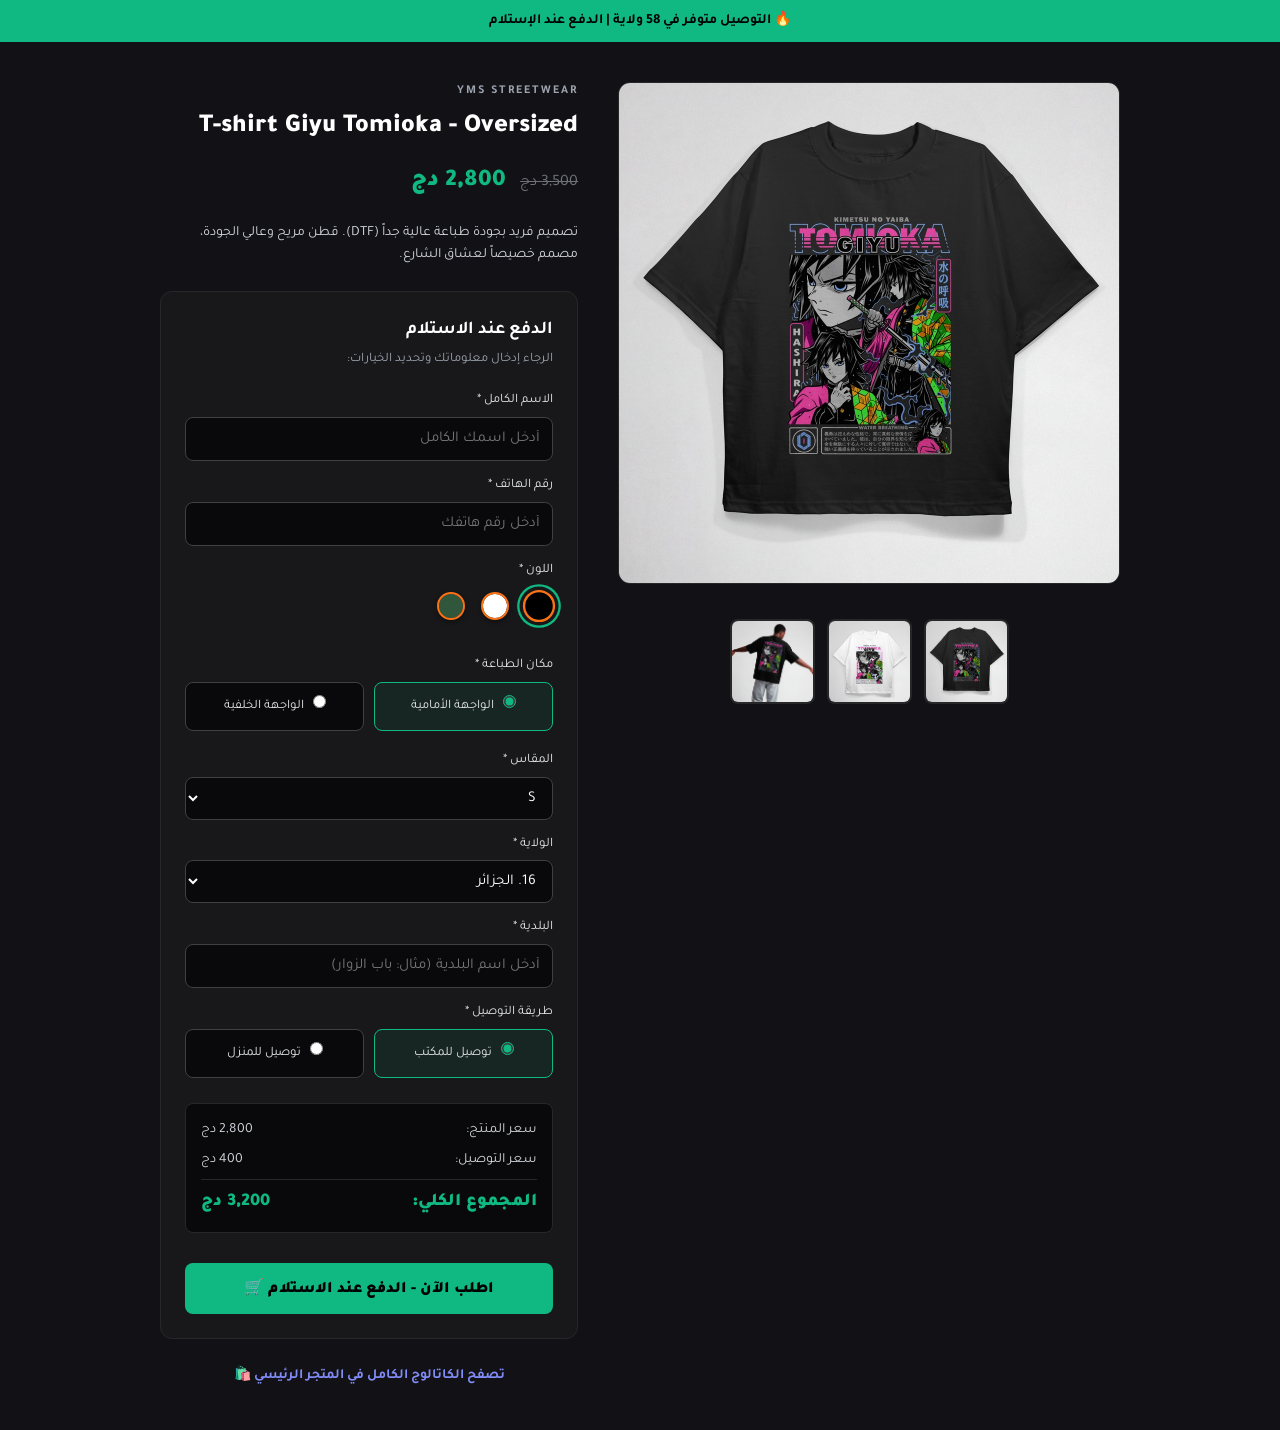
==== index.html @ cd283ba3 "Update Facebook Pixel ID in index.html" ====
<!DOCTYPE html>
<html lang="ar" dir="rtl">
<head>
    <meta charset="UTF-8">
    <meta name="viewport" content="width=device-width, initial-scale=1.0">
    <title>YMS | Tomioka Giyu Edition</title>
    <link rel="stylesheet" href="style.css">
    <link href="https://fonts.googleapis.com/css2?family=Tajawal:wght@400;700;900&display=swap" rel="stylesheet">
    <!-- Meta Pixel Code -->
<script>
  !function(f,b,e,v,n,t,s)
  {if(f.fbq)return;n=f.fbq=function(){n.callMethod?
  n.callMethod.apply(n,arguments):n.queue.push(arguments)};
  if(!f._fbq)f._fbq=n;n.push=true;n.loaded=!0;n.version='2.0';
  n.queue=[];t=b.createElement(e);t.async=!0;
  t.src=v;s=b.getElementsByTagName(e)[0];
  s.parentNode.insertBefore(t,s)}(window, document,'script',
  'https://connect.facebook.net/en_US/fbevents.js');
  fbq('init', '1084032151276760');
  fbq('track', 'PageView');
</script>
<noscript><img height="1" width="1" style="display:none"
  src="https://www.facebook.com/tr?id=1084032151276760&ev=PageView&noscript=1"
/></noscript>
<!-- End Meta Pixel Code -->
</head>
<body>

    <!-- Announcement Bar -->
    <div class="announcement-bar">
        <span>🔥 التوصيل متوفر في 58 ولاية | الدفع عند الإستلام</span>
    </div>

    <!-- Main Wrapper -->
    <div class="page-wrapper">
        
      <!-- Left/Top Column: Product Visuals & Gallery -->
        <div class="product-visuals" style="width: 100%; display: flex; flex-direction: column; align-items: center;">
            <div class="main-image-box" style="width: 100%; max-width: 580px;">
                <img id="active-img" src="product-1.webp" alt="T-shirt Giyu Tomioka" style="width: 100%; height: auto; display: block;">
            </div>
            <!-- Thumbnails Gallery -->
            <div class="thumbnail-gallery">
                <img src="product-1.webp" onclick="changeImage('product-1.webp')" alt="Thumbnail 1">
                <img src="product-2.webp" onclick="changeImage('product-2.webp')" alt="Thumbnail 2">
                <img src="product-3.webp" onclick="changeImage('product-3.webp')" alt="Thumbnail 3">
            </div>
        </div>
        <!-- Right/Bottom Column: Product Info & Direct COD Form -->
        <div class="product-purchase-section">
            <div class="brand-tag">YMS STREETWEAR</div>
            <h1 class="product-title">T-shirt Giyu Tomioka - Oversized</h1>
            
            <div class="price-box">
                <span class="old-price">3,500 دج</span>
                <span class="current-price">2,800 دج</span>
            </div>

            <p class="product-desc">
                تصميم فريد بجودة طباعة عالية جداً (DTF). قطن مريح وعالي الجودة، مصمم خصيصاً لعشاق الشارع.
            </p>

            <!-- Direct COD Form Box -->
            <div class="order-box">
                <h3>الدفع عند الاستلام</h3>
                <p class="form-instruction">الرجاء إدخال معلوماتك وتحديد الخيارات:</p>

                <form action="https://api.web3forms.com/submit" method="POST" class="cod-form">
                    <input type="hidden" name="access_key" value="9a311229-3b87-43b8-b175-f749fe4cc23f">
                    <input type="hidden" name="redirect" value="https://drop.ymsdz.com/thank-you.html">
                    
                    <!-- Hidden inputs to capture live shipping & total prices in email -->
                    <input type="hidden" name="shipping_price" id="hidden-shipping" value="400 دج">
                    <input type="hidden" name="total_price" id="hidden-total" value="3,200 دج">

                    <!-- 1. Name Field (At the Top) -->
                    <div class="input-group">
                        <label>الاسم الكامل *</label>
                        <input type="text" name="name" required placeholder="أدخل اسمك الكامل">
                    </div>

                    <!-- Phone Field (RTL Aligned) -->
                    <div class="input-group">
                        <label>رقم الهاتف *</label>
                        <input type="tel" name="phone" required placeholder="أدخل رقم هاتفك" style="direction: rtl; text-align: right;">
                    </div>

                <!-- Minimalist Pure Circular Color Swatches -->
                    <div class="input-group">
                        <label>اللون *</label>
                        <div class="store-color-picker">
                            <label class="color-swatch-label" title="أسود">
                                <input type="radio" name="color" value="أسود" checked>
                                <span class="swatch-circle" style="background-color: #000000;"></span>
                            </label>
                            <label class="color-swatch-label" title="أبيض">
                                <input type="radio" name="color" value="أبيض">
                                <span class="swatch-circle" style="background-color: #ffffff;"></span>
                            </label>
                            <label class="color-swatch-label" title="أخضر">
                                <input type="radio" name="color" value="أخضر">
                                <span class="swatch-circle" style="background-color: #30563b;"></span>
                            </label>
                        </div>
                    </div>

                    
                    <!-- Print Placement Selection -->
                    <div class="input-group">
                        <label>مكان الطباعة *</label>
                        <div class="options-grid">
                            <label class="radio-card"><input type="radio" name="print_placement" value="الواجهة الأمامية" checked> الواجهة الأمامية</label>
                            <label class="radio-card"><input type="radio" name="print_placement" value="الواجهة الخلفية"> الواجهة الخلفية</label>
                        </div>
                    </div>

                    <!-- Size Selection -->
                    <div class="input-group">
                        <label>المقاس *</label>
                        <select name="size">
                            <option value="S">S</option>
                            <option value="M">M</option>
                            <option value="L">L</option>
                            <option value="XL">XL</option>
                        </select>
                    </div>

                    <!-- Wilaya Selection (01 to 58) -->
                    <div class="input-group">
                        <label>الولاية *</label>
                        <select name="wilaya" id="wilaya-select" onchange="updateShipping()" required>
                            <option value="01. أدرار" data-home="1350" data-desk="900">01. أدرار</option>
                            <option value="02. الشلف" data-home="700" data-desk="400">02. الشلف</option>
                            <option value="03. الأغواط" data-home="850" data-desk="550">03. الأغواط</option>
                            <option value="04. أم البواقي" data-home="700" data-desk="400">04. أم البواقي</option>
                            <option value="05. باتنة" data-home="700" data-desk="400">05. باتنة</option>
                            <option value="06. بجاية" data-home="700" data-desk="400">06. بجاية</option>
                            <option value="07. بسكرة" data-home="850" data-desk="550">07. بسكرة</option>
                            <option value="08. بشار" data-home="1350" data-desk="900">08. بشار</option>
                            <option value="09. البليدة" data-home="600" data-desk="400">09. البليدة</option>
                            <option value="10. البويرة" data-home="700" data-desk="400">10. البويرة</option>
                            <option value="11. تمنراست" data-home="1550" data-desk="1300">11. تمنراست</option>
                            <option value="12. تبسة" data-home="850" data-desk="550">12. تبسة</option>
                            <option value="13. تلمسان" data-home="700" data-desk="400">13. تلمسان</option>
                            <option value="14. تيارت" data-home="700" data-desk="400">14. تيارت</option>
                            <option value="15. تيزي وزو" data-home="700" data-desk="400">15. تيزي وزو</option>
                            <option value="16. الجزائر" data-home="400" data-desk="400" selected>16. الجزائر</option>
                            <option value="17. الجلفة" data-home="850" data-desk="550">17. الجلفة</option>
                            <option value="18. جيجل" data-home="700" data-desk="400">18. جيجل</option>
                            <option value="19. سطيف" data-home="700" data-desk="400">19. سطيف</option>
                            <option value="20. سعيدة" data-home="700" data-desk="400">20. سعيدة</option>
                            <option value="21. سكيكدة" data-home="700" data-desk="400">21. سكيكدة</option>
                            <option value="22. سيدي بلعباس" data-home="700" data-desk="400">22. سيدي بلعباس</option>
                            <option value="23. عنابة" data-home="700" data-desk="400">23. عنابة</option>
                            <option value="24. قالمة" data-home="700" data-desk="400">24. قالمة</option>
                            <option value="25. قسنطينة" data-home="700" data-desk="400">25. قسنطينة</option>
                            <option value="26. المدية" data-home="700" data-desk="400">26. المدية</option>
                            <option value="27. مستغانم" data-home="700" data-desk="400">27. مستغانم</option>
                            <option value="28. المسيلة" data-home="700" data-desk="400">28. المسيلة</option>
                            <option value="29. معسكر" data-home="700" data-desk="400">29. معسكر</option>
                            <option value="30. ورقلة" data-home="850" data-desk="550">30. ورقلة</option>
                            <option value="31. وهران" data-home="700" data-desk="400">31. وهران</option>
                            <option value="32. البيض" data-home="1350" data-desk="900">32. البيض</option>
                            <option value="33. إليزي" data-home="1550" data-desk="1300">33. إليزي</option>
                            <option value="34. برج بوعريريج" data-home="700" data-desk="400">34. برج بوعريريج</option>
                            <option value="35. بومرداس" data-home="600" data-desk="400">35. بومرداس</option>
                            <option value="36. الطارف" data-home="700" data-desk="400">36. الطارف</option>
                            <option value="37. تندوف" data-home="1550" data-desk="1300">37. تندوف</option>
                            <option value="38. تيسمسيلت" data-home="700" data-desk="400">38. تيسمسيلت</option>
                            <option value="39. الوادي" data-home="850" data-desk="550">39. الوادي</option>
                            <option value="40. خنشلة" data-home="700" data-desk="400">40. خنشلة</option>
                            <option value="41. سوق أهراس" data-home="700" data-desk="400">41. سوق أهراس</option>
                            <option value="42. تيبازة" data-home="600" data-desk="400">42. تيبازة</option>
                            <option value="43. ميلة" data-home="700" data-desk="400">43. ميلة</option>
                            <option value="44. عين الدفلى" data-home="700" data-desk="400">44. عين الدفلى</option>
                            <option value="45. النعامة" data-home="1350" data-desk="900">45. النعامة</option>
                            <option value="46. عين تيموشنت" data-home="700" data-desk="400">46. عين تيموشنت</option>
                            <option value="47. غرداية" data-home="850" data-desk="550">47. غرداية</option>
                            <option value="48. غليزان" data-home="700" data-desk="400">48. غليزان</option>
                            <option value="49. أولاد جلال" data-home="900" data-desk="500">49. أولاد جلال</option>
                            <option value="50. برج باجي مختار" data-home="1300" data-desk="850">50. برج باجي مختار</option>
                            <option value="51. عين قزام" data-home="1500" data-desk="1250">51. عين قزام</option>
                            <option value="52. عين صالح" data-home="1500" data-desk="1250">52. عين صالح</option>
                            <option value="53. تيميمون" data-home="1300" data-desk="850">53. تيميمون</option>
                            <option value="54. جانت" data-home="1500" data-desk="1250">54. جانت</option>
                            <option value="55. تقرت" data-home="900" data-desk="500">55. تقرت</option>
                            <option value="56. بني عباس" data-home="1300" data-desk="850">56. بني عباس</option>
                            <option value="57. المغير" data-home="900" data-desk="500">57. المغير</option>
                            <option value="58. المنيعة" data-home="900" data-desk="500">58. المنيعة</option>
                        </select>
                    </div>

                    <!-- Baladia (Municipality) Field -->
                    <div class="input-group">
                        <label>البلدية *</label>
                        <input type="text" name="baladia" required placeholder="أدخل اسم البلدية (مثال: باب الزوار)">
                    </div>
                    
                    <!-- Delivery Type Options -->
                    <div class="input-group">
                        <label>طريقة التوصيل *</label>
                        <div class="options-grid">
                            <label class="radio-card">
                                <input type="radio" name="delivery_type" value="توصيل للمكتب (Stop Desk)" checked onchange="updateShipping()"> 
                                توصيل للمكتب
                            </label>
                            <label class="radio-card">
                                <input type="radio" name="delivery_type" value="توصيل للمنزل (Home)" onchange="updateShipping()"> 
                                توصيل للمنزل
                            </label>
                        </div>
                    </div>

                    <!-- Live Price Breakdown Box -->
                    <div class="price-breakdown">
                        <div class="line-item"><span>سعر المنتج:</span> <span>2,800 دج</span></div>
                        <div class="line-item"><span>سعر التوصيل:</span> <span id="shipping-display">400 دج</span></div>
                        <div class="line-item total-item"><span>المجموع الكلي:</span> <span id="total-display">3,200 دج</span></div>
                    </div>

                    <button type="submit" class="order-btn">اطلب الآن - الدفع عند الاستلام 🛒</button>
                </form>
            </div>

            <!-- Footer link back to main store -->
            <div class="store-redirect">
                <a href="https://www.ymsdz.com" target="_blank">تصفح الكاتالوج الكامل في المتجر الرئيسي 🛍️</a>
            </div>
        </div>

    </div>

    <script>
        function changeImage(filename) {
            document.getElementById('active-img').src = filename;
        }

        function updateShipping() {
            const productPrice = 2800;
            const wilayaSelect = document.getElementById('wilaya-select');
            const selectedOption = wilayaSelect.options[wilayaSelect.selectedIndex];
            
            const deliveryType = document.querySelector('input[name="delivery_type"]:checked').value;
            let shippingPrice = 0;

            if (deliveryType.includes('Home')) {
                shippingPrice = parseInt(selectedOption.getAttribute('data-home'));
            } else {
                shippingPrice = parseInt(selectedOption.getAttribute('data-desk'));
            }

            const totalPrice = productPrice + shippingPrice;

            const formattedShipping = shippingPrice.toLocaleString() + ' دج';
            const formattedTotal = totalPrice.toLocaleString() + ' دج';

            // Update visible price breakdown on the page
            document.getElementById('shipping-display').innerText = formattedShipping;
            document.getElementById('total-display').innerText = formattedTotal;

            // Push prices into hidden form inputs so they arrive in your email
            document.getElementById('hidden-shipping').value = formattedShipping;
            document.getElementById('hidden-total').value = formattedTotal;
        }
    </script>
</body>
</html>
---- style.css ----
* {
    box-sizing: border-box;
    margin: 0;
    padding: 0;
    font-family: 'Tajawal', sans-serif;
}

body {
    background-color: #121216;
    color: #f3f4f6;
    line-height: 1.6;
}

.announcement-bar {
    background: #10b981;
    color: #000;
    text-align: center;
    padding: 10px;
    font-size: 14px;
    font-weight: 700;
}

.page-wrapper {
    max-width: 1000px;
    margin: 40px auto;
    display: flex;
    flex-wrap: wrap;
    gap: 40px;
    padding: 0 20px;
}

.product-visuals {
    flex: 1;
    min-width: 300px;
}

.main-image-box {
    width: 100%;
    border-radius: 12px;
    overflow: hidden;
    background: #18181b;
    border: 1px solid #27272a;
}

.main-image-box img {
    width: 100%;
    height: auto;
    display: block;
}

.thumbnail-gallery {
    display: flex;
    gap: 10px;
    margin-top: 15px;
}

.thumbnail-gallery img {
    width: 80px;
    height: 80px;
    object-fit: cover;
    border-radius: 8px;
    cursor: pointer;
    border: 1px solid #27272a;
    transition: border-color 0.2s;
}

.thumbnail-gallery img:hover {
    border-color: #10b981;
}

.product-purchase-section {
    flex: 1;
    min-width: 300px;
}

.brand-tag {
    font-size: 12px;
    font-weight: 700;
    color: #9ca3af;
    letter-spacing: 2px;
    margin-bottom: 5px;
}

.product-title {
    font-size: 26px;
    font-weight: 900;
    color: #fff;
    margin-bottom: 15px;
}

.price-box {
    margin-bottom: 20px;
}

.old-price {
    text-decoration: line-through;
    color: #71717a;
    font-size: 16px;
    margin-left: 10px;
}

.current-price {
    font-size: 24px;
    font-weight: 900;
    color: #10b981;
}

.product-desc {
    font-size: 14px;
    color: #d1d5db;
    margin-bottom: 25px;
}

.order-box {
    background: #18181b;
    border: 1px solid #27272a;
    padding: 24px;
    border-radius: 12px;
}

.order-box h3 {
    font-size: 18px;
    font-weight: 700;
    margin-bottom: 5px;
    color: #fff;
}

.form-instruction {
    font-size: 13px;
    color: #9ca3af;
    margin-bottom: 20px;
}

.input-group {
    margin-bottom: 15px;
}

.input-group label {
    display: block;
    font-size: 13px;
    margin-bottom: 5px;
    color: #e5e7eb;
}

.options-grid {
    display: flex;
    gap: 10px;
    direction: rtl;
}

.radio-card {
    flex: 1;
    background: #09090b;
    border: 1px solid #3f3f46;
    padding: 12px 10px;
    text-align: center;
    border-radius: 8px;
    font-size: 14px;
    color: #f4f4f5;
    cursor: pointer;
    transition: all 0.2s ease;
}

.radio-card input {
    margin-left: 6px;
    accent-color: #10b981;
}

.radio-card:hover {
    border-color: #71717a;
}

.radio-card:has(input[type="radio"]:checked) {
    border-color: #10b981;
    background: rgba(16, 185, 129, 0.08);
}

.input-group input[type="text"], 
.input-group input[type="tel"], 
.input-group select {
    width: 100%;
    padding: 12px;
    background: #09090b;
    border: 1px solid #3f3f46;
    border-radius: 8px;
    color: #fff;
    font-size: 15px;
}

.input-group input:focus, .input-group select:focus {
    outline: none;
    border-color: #10b981;
}

.price-breakdown {
    background: #09090b;
    border: 1px solid #27272a;
    padding: 15px;
    border-radius: 8px;
    margin-top: 20px;
    margin-bottom: 20px;
}

.line-item {
    display: flex;
    justify-content: space-between;
    margin-bottom: 8px;
    font-size: 14px;
    color: #d1d5db;
}

.line-item:last-child {
    margin-bottom: 0;
}

.total-item {
    font-weight: 900;
    font-size: 18px;
    color: #10b981;
    border-top: 1px solid #27272a;
    padding-top: 8px;
    margin-top: 8px;
}

.order-btn {
    width: 100%;
    background: #10b981;
    color: #000;
    padding: 14px;
    border: none;
    border-radius: 8px;
    font-size: 16px;
    font-weight: 900;
    cursor: pointer;
    transition: background 0.2s;
    margin-top: 10px;
}

.order-btn:hover {
    background: #059669;
    color: #fff;
}

.store-redirect {
    text-align: center;
    margin-top: 25px;
}

.store-redirect a {
    color: #818cf8;
    text-decoration: none;
    font-size: 14px;
    font-weight: 700;
}

.store-redirect a:hover {
    text-decoration: underline;
}

/* Mobile Responsiveness */
@media (max-width: 768px) {
    .page-wrapper {
        flex-direction: column;
        margin: 20px auto;
    }
}

/* Pure Circular Color Swatches - Clean Fix */
.store-color-picker {
    display: flex;
    gap: 16px;
    direction: rtl;
    align-items: center;
    padding: 6px 0;
    background: transparent !important;
    border: none !important;
}

.color-swatch-label {
    display: inline-flex;
    align-items: center;
    cursor: pointer;
    background: transparent !important;
    border: none !important;
    padding: 0 !important;
}

.color-swatch-label input[type="radio"] {
    display: none;
}

.swatch-circle {
    width: 28px;
    height: 28px;
    border-radius: 50%;
    display: inline-block;
    border: 2px solid #f97316; /* Signature Orange Border */
    transition: all 0.2s ease;
    box-shadow: 0 2px 5px rgba(0,0,0,0.4);
    background-clip: padding-box;
}

/* Active Highlight: Tight circular ring */
.color-swatch-label input[type="radio"]:checked + .swatch-circle {
    transform: scale(1.15);
    box-shadow: 0 0 0 3px #18181b, 0 0 0 5px #10b981;
}

/* Clean and Big Main Image Box */
.product-visuals {
    flex: 1.2; /* Give di image column more weight */
    min-width: 320px;
    display: flex;
    flex-direction: column;
    align-items: center;
}

.main-image-box {
    width: 100%;
    max-width: 620px; /* Make am much bigger so e go pop well well */
    margin: 0 auto 20px auto;
    border-radius: 12px;
    overflow: hidden;
    background: #18181b;
    border: 1px solid #27272a;
}

.main-image-box img {
    width: 100%;
    height: auto;
    display: block;
    object-fit: cover;
}

/* Thumbnails Gallery */
.thumbnail-gallery {
    display: flex;
    justify-content: center;
    gap: 12px;
    margin-bottom: 25px;
}

.thumbnail-gallery img {
    width: 85px;
    height: 85px;
    object-fit: cover;
    border-radius: 8px;
    cursor: pointer;
    border: 2px solid #27272a;
    transition: all 0.2s ease;
}

.thumbnail-gallery img:hover {
    border-color: #10b981;
    transform: scale(1.05);
}
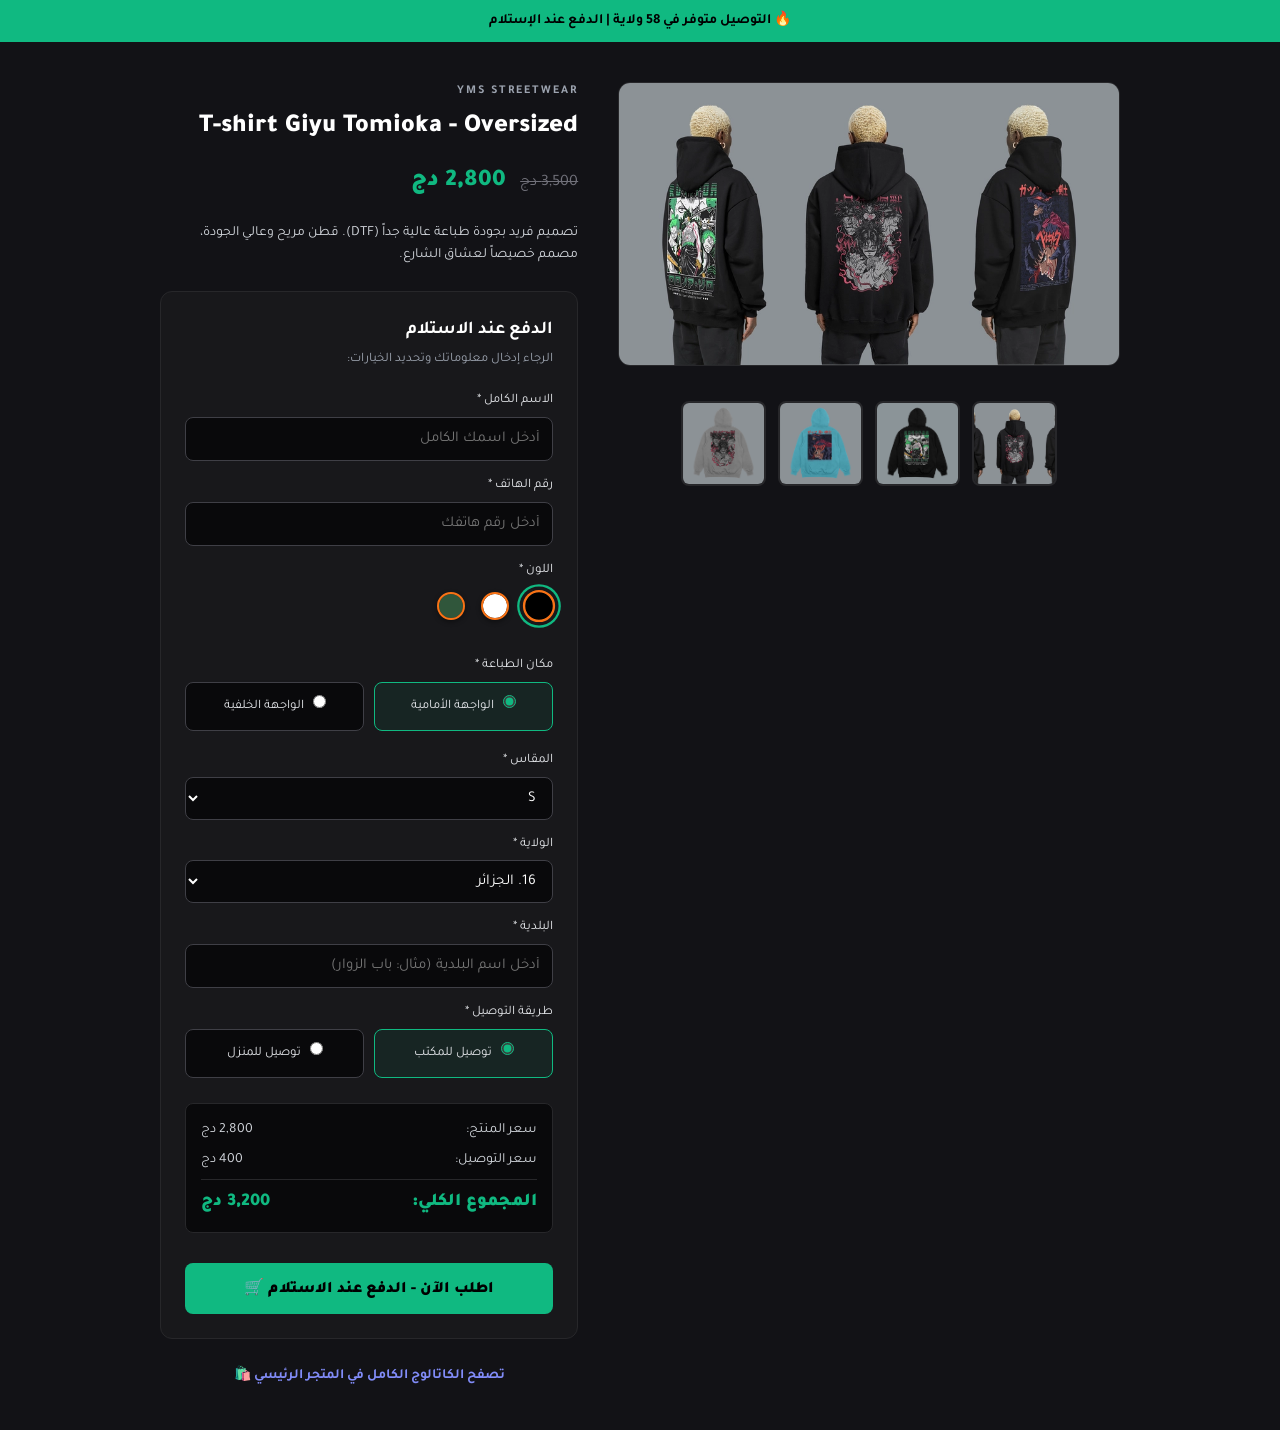
==== commit a8fadd9e: "Update index.html" ====
--- a/index.html
+++ b/index.html
@@ -44,7 +44,9 @@
                 <img src="product-1.webp" onclick="changeImage('product-1.webp')" alt="Thumbnail 1">
                 <img src="product-2.webp" onclick="changeImage('product-2.webp')" alt="Thumbnail 2">
                 <img src="product-3.webp" onclick="changeImage('product-3.webp')" alt="Thumbnail 3">
-            </div>
+                <img src="product-4.webp" onclick="changeImage('product-4.webp')" alt="Thumbnail 4">
+            </div>
+            
         </div>
         <!-- Right/Bottom Column: Product Info & Direct COD Form -->
         <div class="product-purchase-section">
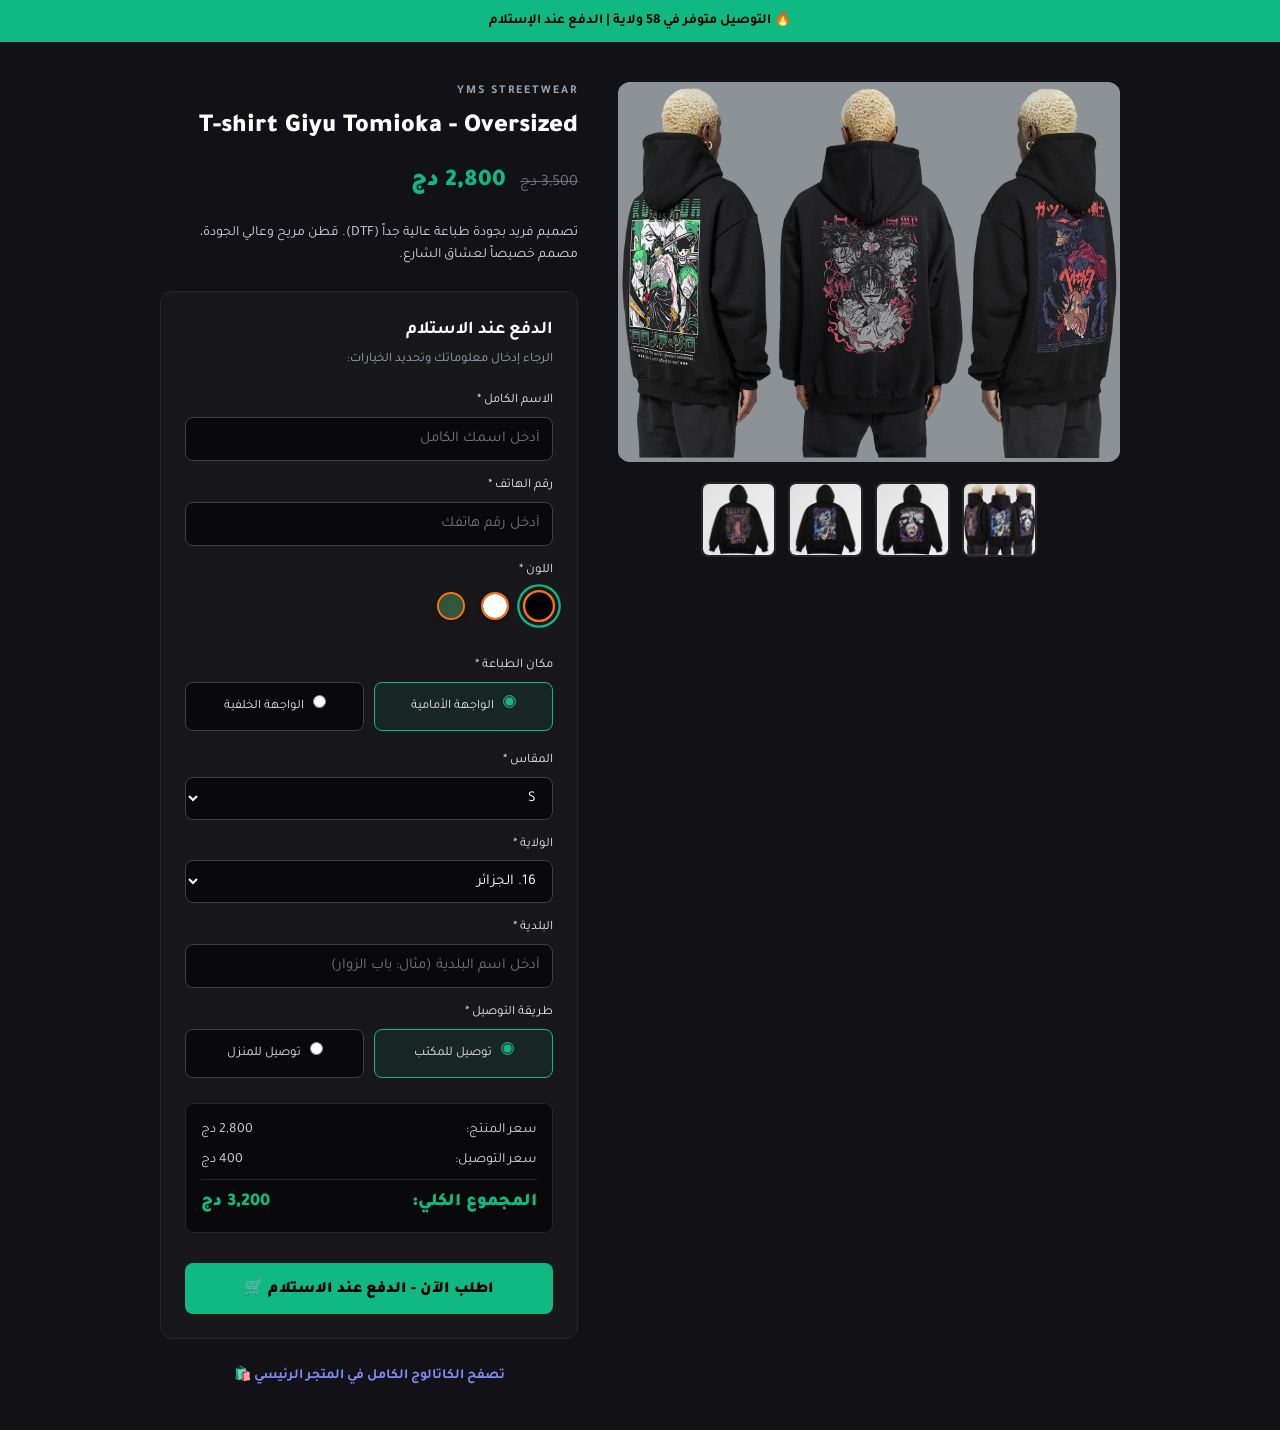
==== commit 51c15ed0: "Update index.html" ====
--- a/index.html
+++ b/index.html
@@ -41,10 +41,10 @@
             </div>
             <!-- Thumbnails Gallery -->
             <div class="thumbnail-gallery">
-                <img src="product-1.webp" onclick="changeImage('product-1.webp')" alt="Thumbnail 1">
-                <img src="product-2.webp" onclick="changeImage('product-2.webp')" alt="Thumbnail 2">
-                <img src="product-3.webp" onclick="changeImage('product-3.webp')" alt="Thumbnail 3">
-                <img src="product-4.webp" onclick="changeImage('product-4.webp')" alt="Thumbnail 4">
+                <img src="1Filename.webp" onclick="changeImage('1Filename.webp')" alt="Thumbnail 1">
+                <img src="2Filename.webp" onclick="changeImage('2Filename.webp')" alt="Thumbnail 2">
+                <img src="3Filename.webp" onclick="changeImage('3Filename.webp')" alt="Thumbnail 3">
+                <img src="4Filename.webp" onclick="changeImage('4Filename.webp')" alt="Thumbnail 4">
             </div>
             
         </div>
--- a/style.css
+++ b/style.css
@@ -30,42 +30,55 @@
 }
 
 .product-visuals {
-    flex: 1;
-    min-width: 300px;
-}
-
+    flex: 1.2;
+    min-width: 320px;
+    display: flex;
+    flex-direction: column;
+    align-items: center;
+}
+
+/* Dynamic container: Adapts height to any active image */
 .main-image-box {
     width: 100%;
+    max-width: 620px;
+    height: 380px;
+    margin: 0 auto 20px auto;
     border-radius: 12px;
     overflow: hidden;
-    background: #18181b;
-    border: 1px solid #27272a;
+    background: #8c9296; /* Matches your exact mockup background grey */
+    border: none; /* Removes the border so it melts seamlessly into the view */
+    display: flex;
+    align-items: center;
+    justify-content: center;
 }
 
 .main-image-box img {
     width: 100%;
-    height: auto;
+    height: 100%;
     display: block;
-}
-
+    object-fit: cover; /* Forces every image to fill the box entirely from edge to edge */
+}
+/* Thumbnails Gallery */
 .thumbnail-gallery {
     display: flex;
-    gap: 10px;
-    margin-top: 15px;
+    justify-content: center;
+    gap: 12px;
+    margin-bottom: 25px;
 }
 
 .thumbnail-gallery img {
-    width: 80px;
-    height: 80px;
+    width: 75px;
+    height: 75px;
     object-fit: cover;
     border-radius: 8px;
     cursor: pointer;
-    border: 1px solid #27272a;
-    transition: border-color 0.2s;
+    border: 2px solid #27272a;
+    transition: all 0.2s ease;
 }
 
 .thumbnail-gallery img:hover {
     border-color: #10b981;
+    transform: scale(1.05);
 }
 
 .product-purchase-section {
@@ -257,15 +270,7 @@
     text-decoration: underline;
 }
 
-/* Mobile Responsiveness */
-@media (max-width: 768px) {
-    .page-wrapper {
-        flex-direction: column;
-        margin: 20px auto;
-    }
-}
-
-/* Pure Circular Color Swatches - Clean Fix */
+/* Pure Circular Color Swatches */
 .store-color-picker {
     display: flex;
     gap: 16px;
@@ -294,63 +299,21 @@
     height: 28px;
     border-radius: 50%;
     display: inline-block;
-    border: 2px solid #f97316; /* Signature Orange Border */
+    border: 2px solid #f97316;
     transition: all 0.2s ease;
     box-shadow: 0 2px 5px rgba(0,0,0,0.4);
     background-clip: padding-box;
 }
 
-/* Active Highlight: Tight circular ring */
 .color-swatch-label input[type="radio"]:checked + .swatch-circle {
     transform: scale(1.15);
     box-shadow: 0 0 0 3px #18181b, 0 0 0 5px #10b981;
 }
 
-/* Clean and Big Main Image Box */
-.product-visuals {
-    flex: 1.2; /* Give di image column more weight */
-    min-width: 320px;
-    display: flex;
-    flex-direction: column;
-    align-items: center;
-}
-
-.main-image-box {
-    width: 100%;
-    max-width: 620px; /* Make am much bigger so e go pop well well */
-    margin: 0 auto 20px auto;
-    border-radius: 12px;
-    overflow: hidden;
-    background: #18181b;
-    border: 1px solid #27272a;
-}
-
-.main-image-box img {
-    width: 100%;
-    height: auto;
-    display: block;
-    object-fit: cover;
-}
-
-/* Thumbnails Gallery */
-.thumbnail-gallery {
-    display: flex;
-    justify-content: center;
-    gap: 12px;
-    margin-bottom: 25px;
-}
-
-.thumbnail-gallery img {
-    width: 85px;
-    height: 85px;
-    object-fit: cover;
-    border-radius: 8px;
-    cursor: pointer;
-    border: 2px solid #27272a;
-    transition: all 0.2s ease;
-}
-
-.thumbnail-gallery img:hover {
-    border-color: #10b981;
-    transform: scale(1.05);
-}
+/* Mobile Responsiveness */
+@media (max-width: 768px) {
+    .page-wrapper {
+        flex-direction: column;
+        margin: 20px auto;
+    }
+}
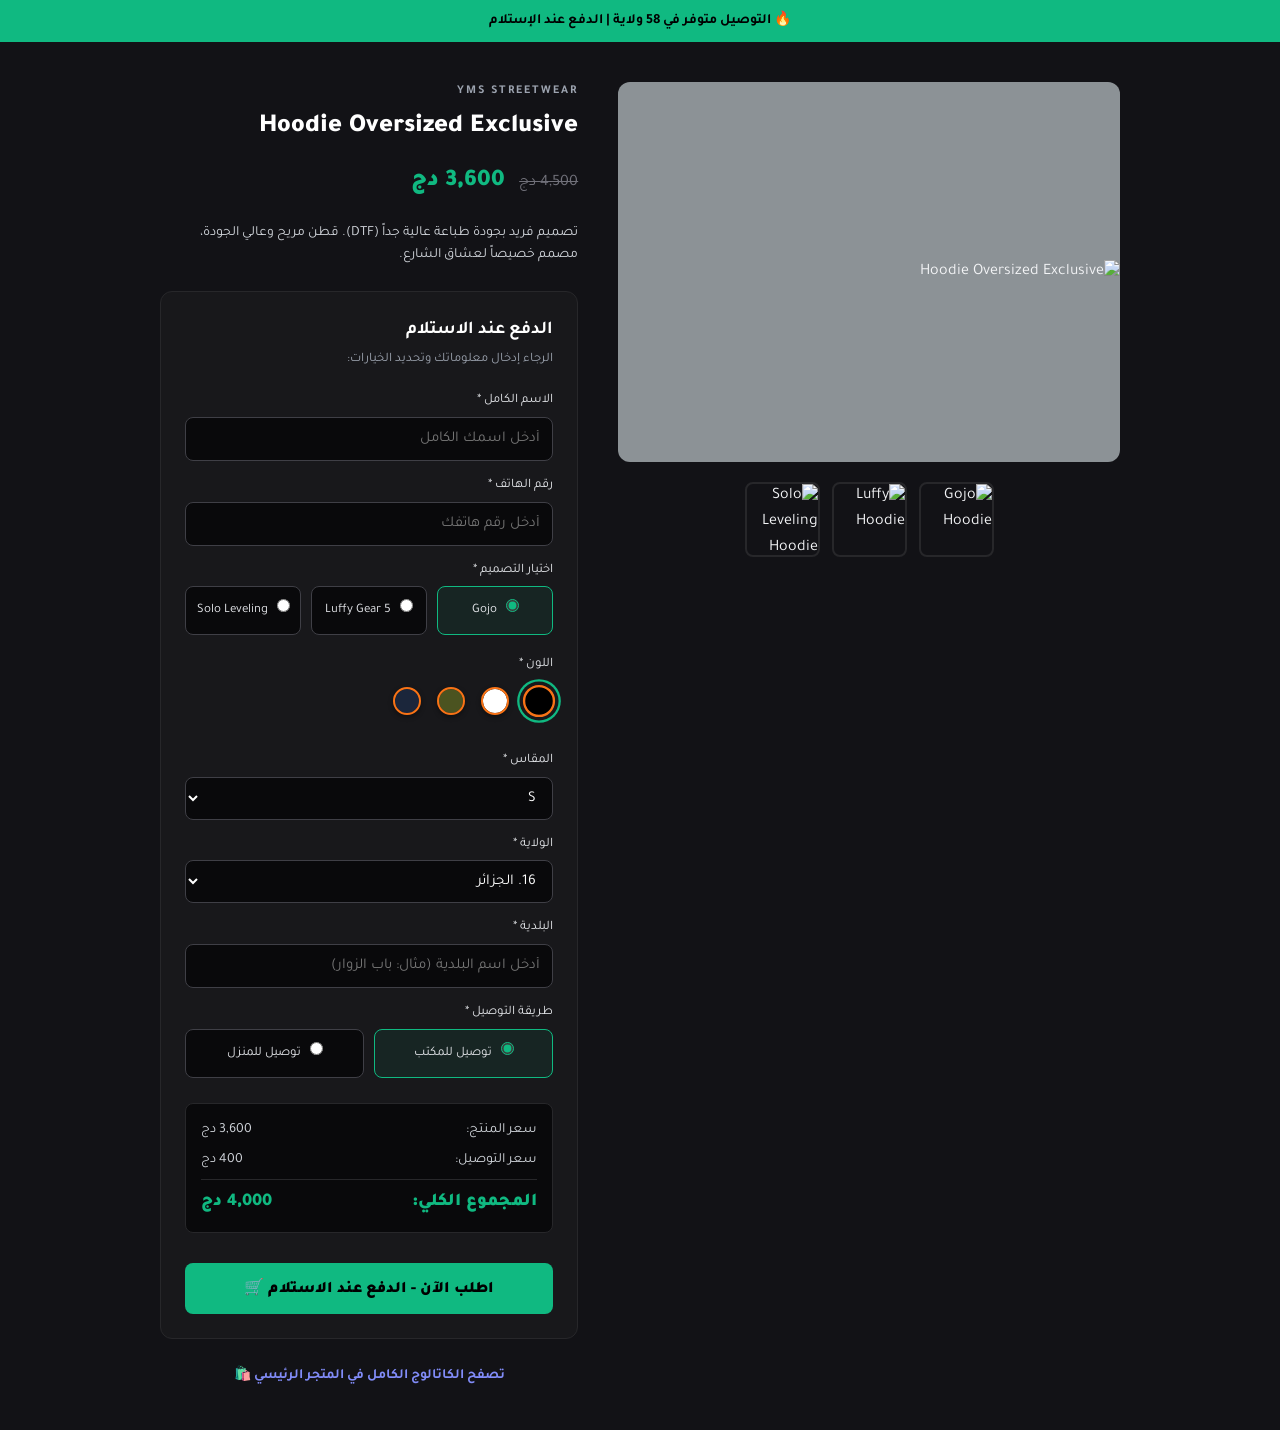
==== commit 3fc0d107: "Update product title and pricing details in HTML" ====
--- a/index.html
+++ b/index.html
@@ -3,7 +3,7 @@
 <head>
     <meta charset="UTF-8">
     <meta name="viewport" content="width=device-width, initial-scale=1.0">
-    <title>YMS | Tomioka Giyu Edition</title>
+    <title>YMS | Oversized Hoodies Exclusive Edition</title>
     <link rel="stylesheet" href="style.css">
     <link href="https://fonts.googleapis.com/css2?family=Tajawal:wght@400;700;900&display=swap" rel="stylesheet">
     <!-- Meta Pixel Code -->
@@ -37,25 +37,24 @@
       <!-- Left/Top Column: Product Visuals & Gallery -->
         <div class="product-visuals" style="width: 100%; display: flex; flex-direction: column; align-items: center;">
             <div class="main-image-box" style="width: 100%; max-width: 580px;">
-                <img id="active-img" src="product-1.webp" alt="T-shirt Giyu Tomioka" style="width: 100%; height: auto; display: block;">
+                <img id="active-img" src="2Filename.jpg" alt="Hoodie Oversized Exclusive" style="width: 100%; height: auto; display: block; object-fit: cover;">
             </div>
             <!-- Thumbnails Gallery -->
             <div class="thumbnail-gallery">
-                <img src="1Filename.webp" onclick="changeImage('1Filename.webp')" alt="Thumbnail 1">
-                <img src="2Filename.webp" onclick="changeImage('2Filename.webp')" alt="Thumbnail 2">
-                <img src="3Filename.webp" onclick="changeImage('3Filename.webp')" alt="Thumbnail 3">
-                <img src="4Filename.webp" onclick="changeImage('4Filename.webp')" alt="Thumbnail 4">
-            </div>
-            
+                <img src="2Filename.jpg" onclick="selectDesignAndImage('2Filename.jpg', 'gojo-radio')" alt="Gojo Hoodie">
+                <img src="3Filename.jpg" onclick="selectDesignAndImage('3Filename.jpg', 'luffy-radio')" alt="Luffy Hoodie">
+                <img src="4Filename.jpg" onclick="selectDesignAndImage('4Filename.jpg', 'solo-radio')" alt="Solo Leveling Hoodie">
+            </div>
         </div>
+
         <!-- Right/Bottom Column: Product Info & Direct COD Form -->
         <div class="product-purchase-section">
             <div class="brand-tag">YMS STREETWEAR</div>
-            <h1 class="product-title">T-shirt Giyu Tomioka - Oversized</h1>
+            <h1 class="product-title">Hoodie Oversized Exclusive</h1>
             
             <div class="price-box">
-                <span class="old-price">3,500 دج</span>
-                <span class="current-price">2,800 دج</span>
+                <span class="old-price">4,500 دج</span>
+                <span class="current-price">3,600 دج</span>
             </div>
 
             <p class="product-desc">
@@ -73,21 +72,40 @@
                     
                     <!-- Hidden inputs to capture live shipping & total prices in email -->
                     <input type="hidden" name="shipping_price" id="hidden-shipping" value="400 دج">
-                    <input type="hidden" name="total_price" id="hidden-total" value="3,200 دج">
-
-                    <!-- 1. Name Field (At the Top) -->
+                    <input type="hidden" name="total_price" id="hidden-total" value="4,000 دج">
+
+                    <!-- 1. Name Field -->
                     <div class="input-group">
                         <label>الاسم الكامل *</label>
                         <input type="text" name="name" required placeholder="أدخل اسمك الكامل">
                     </div>
 
-                    <!-- Phone Field (RTL Aligned) -->
+                    <!-- Phone Field -->
                     <div class="input-group">
                         <label>رقم الهاتف *</label>
                         <input type="tel" name="phone" required placeholder="أدخل رقم هاتفك" style="direction: rtl; text-align: right;">
                     </div>
 
-                <!-- Minimalist Pure Circular Color Swatches -->
+                    <!-- Design Selection Radio Cards -->
+                    <div class="input-group">
+                        <label>اختيار التصميم *</label>
+                        <div class="options-grid design-selector">
+                            <label class="radio-card">
+                                <input type="radio" id="gojo-radio" name="design" value="Gojo Hoodie" checked onchange="changeImage('2Filename.jpg')"> 
+                                Gojo
+                            </label>
+                            <label class="radio-card">
+                                <input type="radio" id="luffy-radio" name="design" value="Luffy Gear 5 Hoodie" onchange="changeImage('3Filename.jpg')"> 
+                                Luffy Gear 5
+                            </label>
+                            <label class="radio-card">
+                                <input type="radio" id="solo-radio" name="design" value="Solo Leveling Hoodie" onchange="changeImage('4Filename.jpg')"> 
+                                Solo Leveling
+                            </label>
+                        </div>
+                    </div>
+
+                    <!-- Minimalist Pure Circular Color Swatches -->
                     <div class="input-group">
                         <label>اللون *</label>
                         <div class="store-color-picker">
@@ -99,20 +117,14 @@
                                 <input type="radio" name="color" value="أبيض">
                                 <span class="swatch-circle" style="background-color: #ffffff;"></span>
                             </label>
-                            <label class="color-swatch-label" title="أخضر">
-                                <input type="radio" name="color" value="أخضر">
-                                <span class="swatch-circle" style="background-color: #30563b;"></span>
-                            </label>
-                        </div>
-                    </div>
-
-                    
-                    <!-- Print Placement Selection -->
-                    <div class="input-group">
-                        <label>مكان الطباعة *</label>
-                        <div class="options-grid">
-                            <label class="radio-card"><input type="radio" name="print_placement" value="الواجهة الأمامية" checked> الواجهة الأمامية</label>
-                            <label class="radio-card"><input type="radio" name="print_placement" value="الواجهة الخلفية"> الواجهة الخلفية</label>
+                            <label class="color-swatch-label" title="أخضر زيتوني">
+                                <input type="radio" name="color" value="أخضر زيتوني">
+                                <span class="swatch-circle" style="background-color: #4b5320;"></span>
+                            </label>
+                            <label class="color-swatch-label" title="أزرق داكن">
+                                <input type="radio" name="color" value="أزرق داكن">
+                                <span class="swatch-circle" style="background-color: #1b263b;"></span>
+                            </label>
                         </div>
                     </div>
 
@@ -124,6 +136,7 @@
                             <option value="M">M</option>
                             <option value="L">L</option>
                             <option value="XL">XL</option>
+                            <option value="XXL">XXL</option>
                         </select>
                     </div>
 
@@ -192,7 +205,7 @@
                         </select>
                     </div>
 
-                    <!-- Baladia (Municipality) Field -->
+                    <!-- Baladia Field -->
                     <div class="input-group">
                         <label>البلدية *</label>
                         <input type="text" name="baladia" required placeholder="أدخل اسم البلدية (مثال: باب الزوار)">
@@ -215,9 +228,9 @@
 
                     <!-- Live Price Breakdown Box -->
                     <div class="price-breakdown">
-                        <div class="line-item"><span>سعر المنتج:</span> <span>2,800 دج</span></div>
+                        <div class="line-item"><span>سعر المنتج:</span> <span>3,600 دج</span></div>
                         <div class="line-item"><span>سعر التوصيل:</span> <span id="shipping-display">400 دج</span></div>
-                        <div class="line-item total-item"><span>المجموع الكلي:</span> <span id="total-display">3,200 دج</span></div>
+                        <div class="line-item total-item"><span>المجموع الكلي:</span> <span id="total-display">4,000 دج</span></div>
                     </div>
 
                     <button type="submit" class="order-btn">اطلب الآن - الدفع عند الاستلام 🛒</button>
@@ -237,8 +250,13 @@
             document.getElementById('active-img').src = filename;
         }
 
+        function selectDesignAndImage(filename, radioId) {
+            document.getElementById('active-img').src = filename;
+            document.getElementById(radioId).checked = true;
+        }
+
         function updateShipping() {
-            const productPrice = 2800;
+            const productPrice = 3600;
             const wilayaSelect = document.getElementById('wilaya-select');
             const selectedOption = wilayaSelect.options[wilayaSelect.selectedIndex];
             
@@ -256,11 +274,9 @@
             const formattedShipping = shippingPrice.toLocaleString() + ' دج';
             const formattedTotal = totalPrice.toLocaleString() + ' دج';
 
-            // Update visible price breakdown on the page
             document.getElementById('shipping-display').innerText = formattedShipping;
             document.getElementById('total-display').innerText = formattedTotal;
 
-            // Push prices into hidden form inputs so they arrive in your email
             document.getElementById('hidden-shipping').value = formattedShipping;
             document.getElementById('hidden-total').value = formattedTotal;
         }
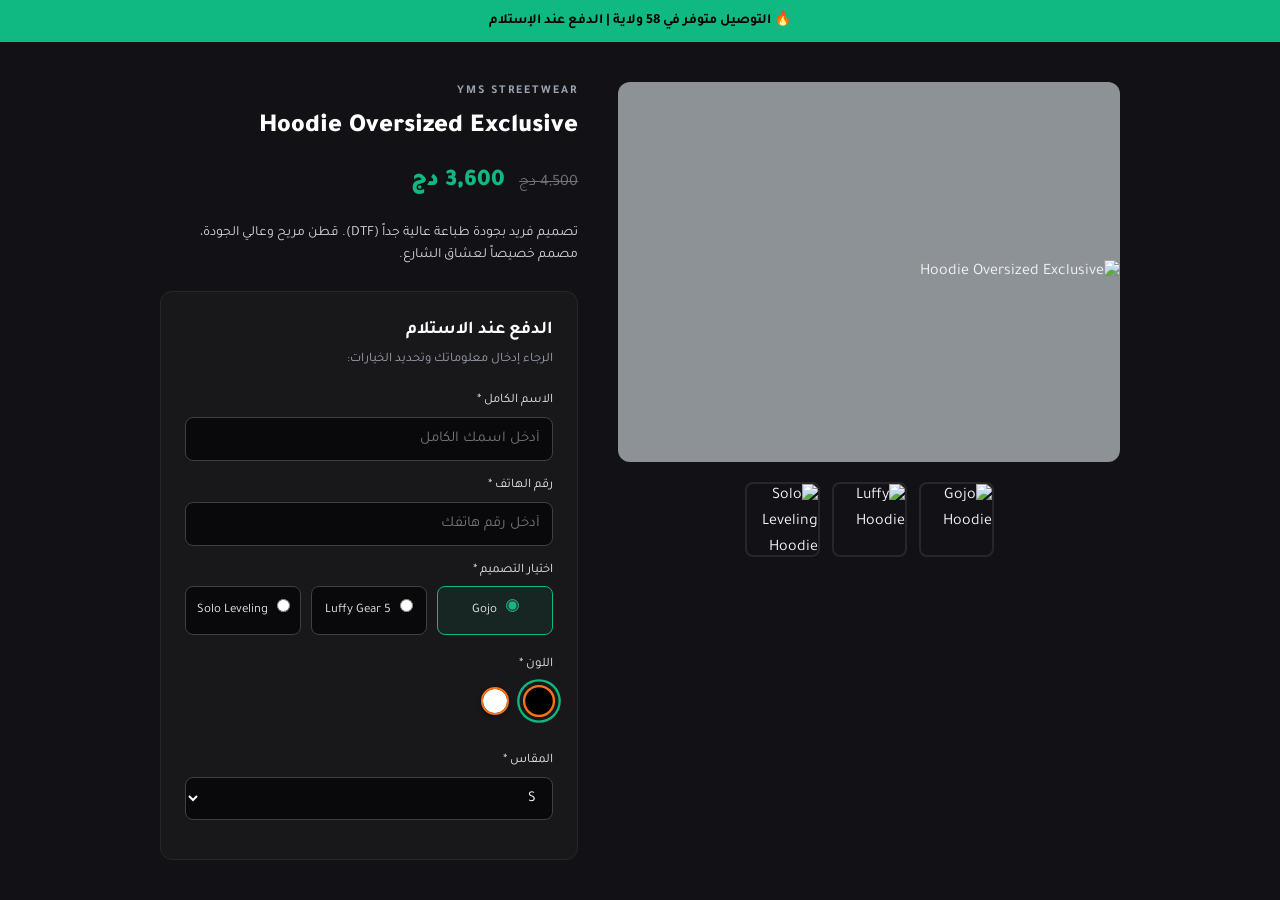
==== commit 5b49800a: "Simplify form by removing unnecessary fields Removed color options and various fields related to shi" ====
--- a/index.html
+++ b/index.html
@@ -105,7 +105,7 @@
                         </div>
                     </div>
 
-                    <!-- Minimalist Pure Circular Color Swatches -->
+                    <!-- Simplified Color Swatches (Black & White Only) -->
                     <div class="input-group">
                         <label>اللون *</label>
                         <div class="store-color-picker">
@@ -116,14 +116,6 @@
                             <label class="color-swatch-label" title="أبيض">
                                 <input type="radio" name="color" value="أبيض">
                                 <span class="swatch-circle" style="background-color: #ffffff;"></span>
-                            </label>
-                            <label class="color-swatch-label" title="أخضر زيتوني">
-                                <input type="radio" name="color" value="أخضر زيتوني">
-                                <span class="swatch-circle" style="background-color: #4b5320;"></span>
-                            </label>
-                            <label class="color-swatch-label" title="أزرق داكن">
-                                <input type="radio" name="color" value="أزرق داكن">
-                                <span class="swatch-circle" style="background-color: #1b263b;"></span>
                             </label>
                         </div>
                     </div>
@@ -136,150 +128,4 @@
                             <option value="M">M</option>
                             <option value="L">L</option>
                             <option value="XL">XL</option>
-                            <option value="XXL">XXL</option>
-                        </select>
-                    </div>
-
-                    <!-- Wilaya Selection (01 to 58) -->
-                    <div class="input-group">
-                        <label>الولاية *</label>
-                        <select name="wilaya" id="wilaya-select" onchange="updateShipping()" required>
-                            <option value="01. أدرار" data-home="1350" data-desk="900">01. أدرار</option>
-                            <option value="02. الشلف" data-home="700" data-desk="400">02. الشلف</option>
-                            <option value="03. الأغواط" data-home="850" data-desk="550">03. الأغواط</option>
-                            <option value="04. أم البواقي" data-home="700" data-desk="400">04. أم البواقي</option>
-                            <option value="05. باتنة" data-home="700" data-desk="400">05. باتنة</option>
-                            <option value="06. بجاية" data-home="700" data-desk="400">06. بجاية</option>
-                            <option value="07. بسكرة" data-home="850" data-desk="550">07. بسكرة</option>
-                            <option value="08. بشار" data-home="1350" data-desk="900">08. بشار</option>
-                            <option value="09. البليدة" data-home="600" data-desk="400">09. البليدة</option>
-                            <option value="10. البويرة" data-home="700" data-desk="400">10. البويرة</option>
-                            <option value="11. تمنراست" data-home="1550" data-desk="1300">11. تمنراست</option>
-                            <option value="12. تبسة" data-home="850" data-desk="550">12. تبسة</option>
-                            <option value="13. تلمسان" data-home="700" data-desk="400">13. تلمسان</option>
-                            <option value="14. تيارت" data-home="700" data-desk="400">14. تيارت</option>
-                            <option value="15. تيزي وزو" data-home="700" data-desk="400">15. تيزي وزو</option>
-                            <option value="16. الجزائر" data-home="400" data-desk="400" selected>16. الجزائر</option>
-                            <option value="17. الجلفة" data-home="850" data-desk="550">17. الجلفة</option>
-                            <option value="18. جيجل" data-home="700" data-desk="400">18. جيجل</option>
-                            <option value="19. سطيف" data-home="700" data-desk="400">19. سطيف</option>
-                            <option value="20. سعيدة" data-home="700" data-desk="400">20. سعيدة</option>
-                            <option value="21. سكيكدة" data-home="700" data-desk="400">21. سكيكدة</option>
-                            <option value="22. سيدي بلعباس" data-home="700" data-desk="400">22. سيدي بلعباس</option>
-                            <option value="23. عنابة" data-home="700" data-desk="400">23. عنابة</option>
-                            <option value="24. قالمة" data-home="700" data-desk="400">24. قالمة</option>
-                            <option value="25. قسنطينة" data-home="700" data-desk="400">25. قسنطينة</option>
-                            <option value="26. المدية" data-home="700" data-desk="400">26. المدية</option>
-                            <option value="27. مستغانم" data-home="700" data-desk="400">27. مستغانم</option>
-                            <option value="28. المسيلة" data-home="700" data-desk="400">28. المسيلة</option>
-                            <option value="29. معسكر" data-home="700" data-desk="400">29. معسكر</option>
-                            <option value="30. ورقلة" data-home="850" data-desk="550">30. ورقلة</option>
-                            <option value="31. وهران" data-home="700" data-desk="400">31. وهران</option>
-                            <option value="32. البيض" data-home="1350" data-desk="900">32. البيض</option>
-                            <option value="33. إليزي" data-home="1550" data-desk="1300">33. إليزي</option>
-                            <option value="34. برج بوعريريج" data-home="700" data-desk="400">34. برج بوعريريج</option>
-                            <option value="35. بومرداس" data-home="600" data-desk="400">35. بومرداس</option>
-                            <option value="36. الطارف" data-home="700" data-desk="400">36. الطارف</option>
-                            <option value="37. تندوف" data-home="1550" data-desk="1300">37. تندوف</option>
-                            <option value="38. تيسمسيلت" data-home="700" data-desk="400">38. تيسمسيلت</option>
-                            <option value="39. الوادي" data-home="850" data-desk="550">39. الوادي</option>
-                            <option value="40. خنشلة" data-home="700" data-desk="400">40. خنشلة</option>
-                            <option value="41. سوق أهراس" data-home="700" data-desk="400">41. سوق أهراس</option>
-                            <option value="42. تيبازة" data-home="600" data-desk="400">42. تيبازة</option>
-                            <option value="43. ميلة" data-home="700" data-desk="400">43. ميلة</option>
-                            <option value="44. عين الدفلى" data-home="700" data-desk="400">44. عين الدفلى</option>
-                            <option value="45. النعامة" data-home="1350" data-desk="900">45. النعامة</option>
-                            <option value="46. عين تيموشنت" data-home="700" data-desk="400">46. عين تيموشنت</option>
-                            <option value="47. غرداية" data-home="850" data-desk="550">47. غرداية</option>
-                            <option value="48. غليزان" data-home="700" data-desk="400">48. غليزان</option>
-                            <option value="49. أولاد جلال" data-home="900" data-desk="500">49. أولاد جلال</option>
-                            <option value="50. برج باجي مختار" data-home="1300" data-desk="850">50. برج باجي مختار</option>
-                            <option value="51. عين قزام" data-home="1500" data-desk="1250">51. عين قزام</option>
-                            <option value="52. عين صالح" data-home="1500" data-desk="1250">52. عين صالح</option>
-                            <option value="53. تيميمون" data-home="1300" data-desk="850">53. تيميمون</option>
-                            <option value="54. جانت" data-home="1500" data-desk="1250">54. جانت</option>
-                            <option value="55. تقرت" data-home="900" data-desk="500">55. تقرت</option>
-                            <option value="56. بني عباس" data-home="1300" data-desk="850">56. بني عباس</option>
-                            <option value="57. المغير" data-home="900" data-desk="500">57. المغير</option>
-                            <option value="58. المنيعة" data-home="900" data-desk="500">58. المنيعة</option>
-                        </select>
-                    </div>
-
-                    <!-- Baladia Field -->
-                    <div class="input-group">
-                        <label>البلدية *</label>
-                        <input type="text" name="baladia" required placeholder="أدخل اسم البلدية (مثال: باب الزوار)">
-                    </div>
-                    
-                    <!-- Delivery Type Options -->
-                    <div class="input-group">
-                        <label>طريقة التوصيل *</label>
-                        <div class="options-grid">
-                            <label class="radio-card">
-                                <input type="radio" name="delivery_type" value="توصيل للمكتب (Stop Desk)" checked onchange="updateShipping()"> 
-                                توصيل للمكتب
-                            </label>
-                            <label class="radio-card">
-                                <input type="radio" name="delivery_type" value="توصيل للمنزل (Home)" onchange="updateShipping()"> 
-                                توصيل للمنزل
-                            </label>
-                        </div>
-                    </div>
-
-                    <!-- Live Price Breakdown Box -->
-                    <div class="price-breakdown">
-                        <div class="line-item"><span>سعر المنتج:</span> <span>3,600 دج</span></div>
-                        <div class="line-item"><span>سعر التوصيل:</span> <span id="shipping-display">400 دج</span></div>
-                        <div class="line-item total-item"><span>المجموع الكلي:</span> <span id="total-display">4,000 دج</span></div>
-                    </div>
-
-                    <button type="submit" class="order-btn">اطلب الآن - الدفع عند الاستلام 🛒</button>
-                </form>
-            </div>
-
-            <!-- Footer link back to main store -->
-            <div class="store-redirect">
-                <a href="https://www.ymsdz.com" target="_blank">تصفح الكاتالوج الكامل في المتجر الرئيسي 🛍️</a>
-            </div>
-        </div>
-
-    </div>
-
-    <script>
-        function changeImage(filename) {
-            document.getElementById('active-img').src = filename;
-        }
-
-        function selectDesignAndImage(filename, radioId) {
-            document.getElementById('active-img').src = filename;
-            document.getElementById(radioId).checked = true;
-        }
-
-        function updateShipping() {
-            const productPrice = 3600;
-            const wilayaSelect = document.getElementById('wilaya-select');
-            const selectedOption = wilayaSelect.options[wilayaSelect.selectedIndex];
-            
-            const deliveryType = document.querySelector('input[name="delivery_type"]:checked').value;
-            let shippingPrice = 0;
-
-            if (deliveryType.includes('Home')) {
-                shippingPrice = parseInt(selectedOption.getAttribute('data-home'));
-            } else {
-                shippingPrice = parseInt(selectedOption.getAttribute('data-desk'));
-            }
-
-            const totalPrice = productPrice + shippingPrice;
-
-            const formattedShipping = shippingPrice.toLocaleString() + ' دج';
-            const formattedTotal = totalPrice.toLocaleString() + ' دج';
-
-            document.getElementById('shipping-display').innerText = formattedShipping;
-            document.getElementById('total-display').innerText = formattedTotal;
-
-            document.getElementById('hidden-shipping').value = formattedShipping;
-            document.getElementById('hidden-total').value = formattedTotal;
-        }
-    </script>
-</body>
-</html>
+                            <option value="
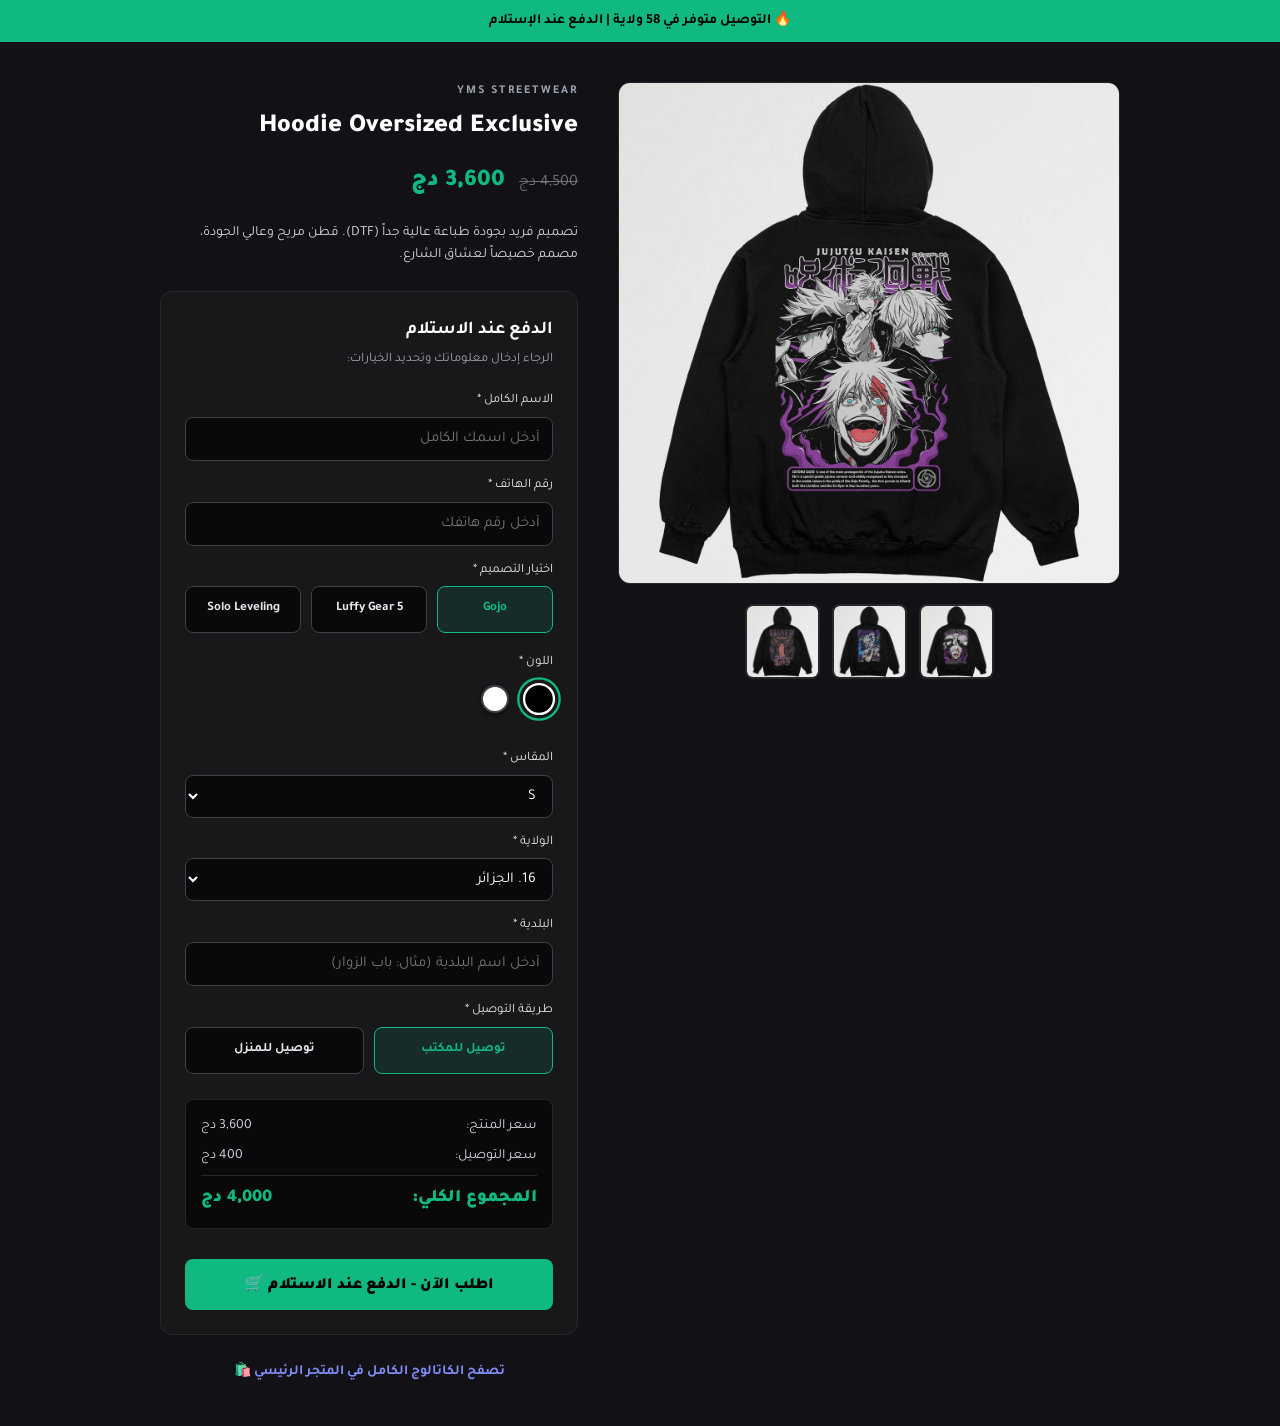
==== commit f3ddf447: "Update index.html" ====
--- a/index.html
+++ b/index.html
@@ -37,13 +37,13 @@
       <!-- Left/Top Column: Product Visuals & Gallery -->
         <div class="product-visuals" style="width: 100%; display: flex; flex-direction: column; align-items: center;">
             <div class="main-image-box" style="width: 100%; max-width: 580px;">
-                <img id="active-img" src="2Filename.jpg" alt="Hoodie Oversized Exclusive" style="width: 100%; height: auto; display: block; object-fit: cover;">
+                <img id="active-img" src="2Filename.webp" alt="Hoodie Oversized Exclusive" style="width: 100%; height: auto; display: block; object-fit: cover;">
             </div>
             <!-- Thumbnails Gallery -->
             <div class="thumbnail-gallery">
-                <img src="2Filename.jpg" onclick="selectDesignAndImage('2Filename.jpg', 'gojo-radio')" alt="Gojo Hoodie">
-                <img src="3Filename.jpg" onclick="selectDesignAndImage('3Filename.jpg', 'luffy-radio')" alt="Luffy Hoodie">
-                <img src="4Filename.jpg" onclick="selectDesignAndImage('4Filename.jpg', 'solo-radio')" alt="Solo Leveling Hoodie">
+                <img src="2Filename.webp" onclick="selectDesignAndImage('2Filename.webp', 'gojo-radio')" alt="Gojo Hoodie">
+                <img src="3Filename.webp" onclick="selectDesignAndImage('3Filename.webp', 'luffy-radio')" alt="Luffy Hoodie">
+                <img src="4Filename.webp" onclick="selectDesignAndImage('4Filename.webp', 'solo-radio')" alt="Solo Leveling Hoodie">
             </div>
         </div>
 
@@ -91,15 +91,15 @@
                         <label>اختيار التصميم *</label>
                         <div class="options-grid design-selector">
                             <label class="radio-card">
-                                <input type="radio" id="gojo-radio" name="design" value="Gojo Hoodie" checked onchange="changeImage('2Filename.jpg')"> 
+                                <input type="radio" id="gojo-radio" name="design" value="Gojo Hoodie" checked onchange="changeImage('2Filename.webp')"> 
                                 Gojo
                             </label>
                             <label class="radio-card">
-                                <input type="radio" id="luffy-radio" name="design" value="Luffy Gear 5 Hoodie" onchange="changeImage('3Filename.jpg')"> 
+                                <input type="radio" id="luffy-radio" name="design" value="Luffy Gear 5 Hoodie" onchange="changeImage('3Filename.webp')"> 
                                 Luffy Gear 5
                             </label>
                             <label class="radio-card">
-                                <input type="radio" id="solo-radio" name="design" value="Solo Leveling Hoodie" onchange="changeImage('4Filename.jpg')"> 
+                                <input type="radio" id="solo-radio" name="design" value="Solo Leveling Hoodie" onchange="changeImage('4Filename.webp')"> 
                                 Solo Leveling
                             </label>
                         </div>
@@ -128,4 +128,150 @@
                             <option value="M">M</option>
                             <option value="L">L</option>
                             <option value="XL">XL</option>
-                            <option value="
+                            <option value="XXL">XXL</option>
+                        </select>
+                    </div>
+
+                    <!-- Wilaya Selection (01 to 58) -->
+                    <div class="input-group">
+                        <label>الولاية *</label>
+                        <select name="wilaya" id="wilaya-select" onchange="updateShipping()" required>
+                            <option value="01. أدرار" data-home="1350" data-desk="900">01. أدرار</option>
+                            <option value="02. الشلف" data-home="700" data-desk="400">02. الشلف</option>
+                            <option value="03. الأغواط" data-home="850" data-desk="550">03. الأغواط</option>
+                            <option value="04. أم البواقي" data-home="700" data-desk="400">04. أم البواقي</option>
+                            <option value="05. باتنة" data-home="700" data-desk="400">05. باتنة</option>
+                            <option value="06. بجاية" data-home="700" data-desk="400">06. بجاية</option>
+                            <option value="07. بسكرة" data-home="850" data-desk="550">07. بسكرة</option>
+                            <option value="08. بشار" data-home="1350" data-desk="900">08. بشار</option>
+                            <option value="09. البليدة" data-home="600" data-desk="400">09. البليدة</option>
+                            <option value="10. البويرة" data-home="700" data-desk="400">10. البويرة</option>
+                            <option value="11. تمنراست" data-home="1550" data-desk="1300">11. تمنراست</option>
+                            <option value="12. تبسة" data-home="850" data-desk="550">12. تبسة</option>
+                            <option value="13. تلمسان" data-home="700" data-desk="400">13. تلمسان</option>
+                            <option value="14. تيارت" data-home="700" data-desk="400">14. تيارت</option>
+                            <option value="15. تيزي وزو" data-home="700" data-desk="400">15. تيزي وزو</option>
+                            <option value="16. الجزائر" data-home="400" data-desk="400" selected>16. الجزائر</option>
+                            <option value="17. الجلفة" data-home="850" data-desk="550">17. الجلفة</option>
+                            <option value="18. جيجل" data-home="700" data-desk="400">18. جيجل</option>
+                            <option value="19. سطيف" data-home="700" data-desk="400">19. سطيف</option>
+                            <option value="20. سعيدة" data-home="700" data-desk="400">20. سعيدة</option>
+                            <option value="21. سكيكدة" data-home="700" data-desk="400">21. سكيكدة</option>
+                            <option value="22. سيدي بلعباس" data-home="700" data-desk="400">22. سيدي بلعباس</option>
+                            <option value="23. عنابة" data-home="700" data-desk="400">23. عنابة</option>
+                            <option value="24. قالمة" data-home="700" data-desk="400">24. قالمة</option>
+                            <option value="25. قسنطينة" data-home="700" data-desk="400">25. قسنطينة</option>
+                            <option value="26. المدية" data-home="700" data-desk="400">26. المدية</option>
+                            <option value="27. مستغانم" data-home="700" data-desk="400">27. مستغانم</option>
+                            <option value="28. المسيلة" data-home="700" data-desk="400">28. المسيلة</option>
+                            <option value="29. معسكر" data-home="700" data-desk="400">29. معسكر</option>
+                            <option value="30. ورقلة" data-home="850" data-desk="550">30. ورقلة</option>
+                            <option value="31. وهران" data-home="700" data-desk="400">31. وهران</option>
+                            <option value="32. البيض" data-home="1350" data-desk="900">32. البيض</option>
+                            <option value="33. إليزي" data-home="1550" data-desk="1300">33. إليزي</option>
+                            <option value="34. برج بوعريريج" data-home="700" data-desk="400">34. برج بوعريريج</option>
+                            <option value="35. بومرداس" data-home="600" data-desk="400">35. بومرداس</option>
+                            <option value="36. الطارف" data-home="700" data-desk="400">36. الطارف</option>
+                            <option value="37. تندوف" data-home="1550" data-desk="1300">37. تندوف</option>
+                            <option value="38. تيسمسيلت" data-home="700" data-desk="400">38. تيسمسيلت</option>
+                            <option value="39. الوادي" data-home="850" data-desk="550">39. الوادي</option>
+                            <option value="40. خنشلة" data-home="700" data-desk="400">40. خنشلة</option>
+                            <option value="41. سوق أهراس" data-home="700" data-desk="400">41. سوق أهراس</option>
+                            <option value="42. تيبازة" data-home="600" data-desk="400">42. تيبازة</option>
+                            <option value="43. ميلة" data-home="700" data-desk="400">43. ميلة</option>
+                            <option value="44. عين الدفلى" data-home="700" data-desk="400">44. عين الدفلى</option>
+                            <option value="45. النعامة" data-home="1350" data-desk="900">45. النعامة</option>
+                            <option value="46. عين تيموشنت" data-home="700" data-desk="400">46. عين تيموشنت</option>
+                            <option value="47. غرداية" data-home="850" data-desk="550">47. غرداية</option>
+                            <option value="48. غليزان" data-home="700" data-desk="400">48. غليزان</option>
+                            <option value="49. أولاد جلال" data-home="900" data-desk="500">49. أولاد جلال</option>
+                            <option value="50. برج باجي مختار" data-home="1300" data-desk="850">50. برج باجي مختار</option>
+                            <option value="51. عين قزام" data-home="1500" data-desk="1250">51. عين قزام</option>
+                            <option value="52. عين صالح" data-home="1500" data-desk="1250">52. عين صالح</option>
+                            <option value="53. تيميمون" data-home="1300" data-desk="850">53. تيميمون</option>
+                            <option value="54. جانت" data-home="1500" data-desk="1250">54. جانت</option>
+                            <option value="55. تقرت" data-home="900" data-desk="500">55. تقرت</option>
+                            <option value="56. بني عباس" data-home="1300" data-desk="850">56. بني عباس</option>
+                            <option value="57. المغير" data-home="900" data-desk="500">57. المغير</option>
+                            <option value="58. المنيعة" data-home="900" data-desk="500">58. المنيعة</option>
+                        </select>
+                    </div>
+
+                    <!-- Baladia Field -->
+                    <div class="input-group">
+                        <label>البلدية *</label>
+                        <input type="text" name="baladia" required placeholder="أدخل اسم البلدية (مثال: باب الزوار)">
+                    </div>
+                    
+                    <!-- Delivery Type Options -->
+                    <div class="input-group">
+                        <label>طريقة التوصيل *</label>
+                        <div class="options-grid">
+                            <label class="radio-card">
+                                <input type="radio" name="delivery_type" value="توصيل للمكتب (Stop Desk)" checked onchange="updateShipping()"> 
+                                توصيل للمكتب
+                            </label>
+                            <label class="radio-card">
+                                <input type="radio" name="delivery_type" value="توصيل للمنزل (Home)" onchange="updateShipping()"> 
+                                توصيل للمنزل
+                            </label>
+                        </div>
+                    </div>
+
+                    <!-- Live Price Breakdown Box -->
+                    <div class="price-breakdown">
+                        <div class="line-item"><span>سعر المنتج:</span> <span>3,600 دج</span></div>
+                        <div class="line-item"><span>سعر التوصيل:</span> <span id="shipping-display">400 دج</span></div>
+                        <div class="line-item total-item"><span>المجموع الكلي:</span> <span id="total-display">4,000 دج</span></div>
+                    </div>
+
+                    <button type="submit" class="order-btn">اطلب الآن - الدفع عند الاستلام 🛒</button>
+                </form>
+            </div>
+
+            <!-- Footer link back to main store -->
+            <div class="store-redirect">
+                <a href="https://www.ymsdz.com" target="_blank">تصفح الكاتالوج الكامل في المتجر الرئيسي 🛍️</a>
+            </div>
+        </div>
+
+    </div>
+
+    <script>
+        function changeImage(filename) {
+            document.getElementById('active-img').src = filename;
+        }
+
+        function selectDesignAndImage(filename, radioId) {
+            document.getElementById('active-img').src = filename;
+            document.getElementById(radioId).checked = true;
+        }
+
+        function updateShipping() {
+            const productPrice = 3600;
+            const wilayaSelect = document.getElementById('wilaya-select');
+            const selectedOption = wilayaSelect.options[wilayaSelect.selectedIndex];
+            
+            const deliveryType = document.querySelector('input[name="delivery_type"]:checked').value;
+            let shippingPrice = 0;
+
+            if (deliveryType.includes('Home')) {
+                shippingPrice = parseInt(selectedOption.getAttribute('data-home'));
+            } else {
+                shippingPrice = parseInt(selectedOption.getAttribute('data-desk'));
+            }
+
+            const totalPrice = productPrice + shippingPrice;
+
+            const formattedShipping = shippingPrice.toLocaleString() + ' دج';
+            const formattedTotal = totalPrice.toLocaleString() + ' دج';
+
+            document.getElementById('shipping-display').innerText = formattedShipping;
+            document.getElementById('total-display').innerText = formattedTotal;
+
+            document.getElementById('hidden-shipping').value = formattedShipping;
+            document.getElementById('hidden-total').value = formattedTotal;
+        }
+    </script>
+</body>
+</html>
--- a/style.css
+++ b/style.css
@@ -37,16 +37,16 @@
     align-items: center;
 }
 
-/* Dynamic container: Adapts height to any active image */
+/* Perfect 1:1 Square Container for 1200x1200px Images */
 .main-image-box {
     width: 100%;
-    max-width: 620px;
-    height: 380px;
+    max-width: 580px;
+    aspect-ratio: 1 / 1;
     margin: 0 auto 20px auto;
     border-radius: 12px;
     overflow: hidden;
-    background: #8c9296; /* Matches your exact mockup background grey */
-    border: none; /* Removes the border so it melts seamlessly into the view */
+    background: #18181b;
+    border: 1px solid #27272a;
     display: flex;
     align-items: center;
     justify-content: center;
@@ -56,8 +56,9 @@
     width: 100%;
     height: 100%;
     display: block;
-    object-fit: cover; /* Forces every image to fill the box entirely from edge to edge */
-}
+    object-fit: cover;
+}
+
 /* Thumbnails Gallery */
 .thumbnail-gallery {
     display: flex;
@@ -168,15 +169,15 @@
     padding: 12px 10px;
     text-align: center;
     border-radius: 8px;
-    font-size: 14px;
+    font-size: 13px;
+    font-weight: 700;
     color: #f4f4f5;
     cursor: pointer;
     transition: all 0.2s ease;
 }
 
 .radio-card input {
-    margin-left: 6px;
-    accent-color: #10b981;
+    display: none;
 }
 
 .radio-card:hover {
@@ -185,7 +186,8 @@
 
 .radio-card:has(input[type="radio"]:checked) {
     border-color: #10b981;
-    background: rgba(16, 185, 129, 0.08);
+    background: rgba(16, 185, 129, 0.12);
+    color: #10b981;
 }
 
 .input-group input[type="text"], 
@@ -277,17 +279,12 @@
     direction: rtl;
     align-items: center;
     padding: 6px 0;
-    background: transparent !important;
-    border: none !important;
 }
 
 .color-swatch-label {
     display: inline-flex;
     align-items: center;
     cursor: pointer;
-    background: transparent !important;
-    border: none !important;
-    padding: 0 !important;
 }
 
 .color-swatch-label input[type="radio"] {
@@ -299,14 +296,14 @@
     height: 28px;
     border-radius: 50%;
     display: inline-block;
-    border: 2px solid #f97316;
+    border: 2px solid #3f3f46;
     transition: all 0.2s ease;
     box-shadow: 0 2px 5px rgba(0,0,0,0.4);
-    background-clip: padding-box;
 }
 
 .color-swatch-label input[type="radio"]:checked + .swatch-circle {
     transform: scale(1.15);
+    border-color: #fff;
     box-shadow: 0 0 0 3px #18181b, 0 0 0 5px #10b981;
 }
 
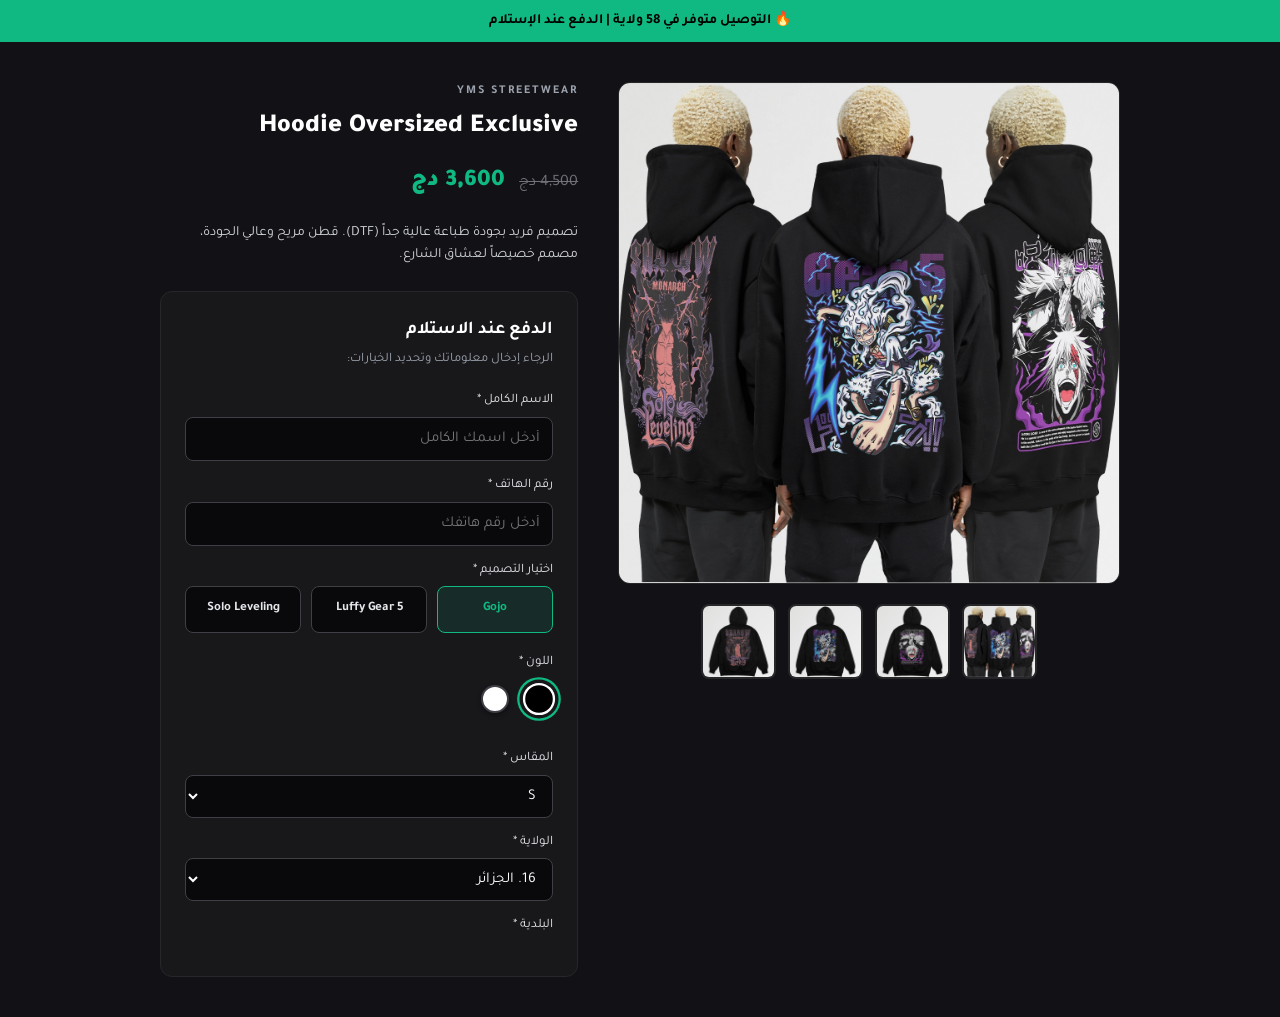
==== commit 86a71e00: "Remove delivery options and price breakdown from form Removed unnecessary form fields and scripts re" ====
--- a/index.html
+++ b/index.html
@@ -37,10 +37,11 @@
       <!-- Left/Top Column: Product Visuals & Gallery -->
         <div class="product-visuals" style="width: 100%; display: flex; flex-direction: column; align-items: center;">
             <div class="main-image-box" style="width: 100%; max-width: 580px;">
-                <img id="active-img" src="2Filename.webp" alt="Hoodie Oversized Exclusive" style="width: 100%; height: auto; display: block; object-fit: cover;">
+                <img id="active-img" src="1Filename.webp" alt="Hoodie Oversized Exclusive" style="width: 100%; height: auto; display: block; object-fit: cover;">
             </div>
             <!-- Thumbnails Gallery -->
             <div class="thumbnail-gallery">
+                <img src="1Filename.webp" onclick="changeImage('1Filename.webp')" alt="Hero Overview">
                 <img src="2Filename.webp" onclick="selectDesignAndImage('2Filename.webp', 'gojo-radio')" alt="Gojo Hoodie">
                 <img src="3Filename.webp" onclick="selectDesignAndImage('3Filename.webp', 'luffy-radio')" alt="Luffy Hoodie">
                 <img src="4Filename.webp" onclick="selectDesignAndImage('4Filename.webp', 'solo-radio')" alt="Solo Leveling Hoodie">
@@ -199,79 +200,4 @@
 
                     <!-- Baladia Field -->
                     <div class="input-group">
-                        <label>البلدية *</label>
-                        <input type="text" name="baladia" required placeholder="أدخل اسم البلدية (مثال: باب الزوار)">
-                    </div>
-                    
-                    <!-- Delivery Type Options -->
-                    <div class="input-group">
-                        <label>طريقة التوصيل *</label>
-                        <div class="options-grid">
-                            <label class="radio-card">
-                                <input type="radio" name="delivery_type" value="توصيل للمكتب (Stop Desk)" checked onchange="updateShipping()"> 
-                                توصيل للمكتب
-                            </label>
-                            <label class="radio-card">
-                                <input type="radio" name="delivery_type" value="توصيل للمنزل (Home)" onchange="updateShipping()"> 
-                                توصيل للمنزل
-                            </label>
-                        </div>
-                    </div>
-
-                    <!-- Live Price Breakdown Box -->
-                    <div class="price-breakdown">
-                        <div class="line-item"><span>سعر المنتج:</span> <span>3,600 دج</span></div>
-                        <div class="line-item"><span>سعر التوصيل:</span> <span id="shipping-display">400 دج</span></div>
-                        <div class="line-item total-item"><span>المجموع الكلي:</span> <span id="total-display">4,000 دج</span></div>
-                    </div>
-
-                    <button type="submit" class="order-btn">اطلب الآن - الدفع عند الاستلام 🛒</button>
-                </form>
-            </div>
-
-            <!-- Footer link back to main store -->
-            <div class="store-redirect">
-                <a href="https://www.ymsdz.com" target="_blank">تصفح الكاتالوج الكامل في المتجر الرئيسي 🛍️</a>
-            </div>
-        </div>
-
-    </div>
-
-    <script>
-        function changeImage(filename) {
-            document.getElementById('active-img').src = filename;
-        }
-
-        function selectDesignAndImage(filename, radioId) {
-            document.getElementById('active-img').src = filename;
-            document.getElementById(radioId).checked = true;
-        }
-
-        function updateShipping() {
-            const productPrice = 3600;
-            const wilayaSelect = document.getElementById('wilaya-select');
-            const selectedOption = wilayaSelect.options[wilayaSelect.selectedIndex];
-            
-            const deliveryType = document.querySelector('input[name="delivery_type"]:checked').value;
-            let shippingPrice = 0;
-
-            if (deliveryType.includes('Home')) {
-                shippingPrice = parseInt(selectedOption.getAttribute('data-home'));
-            } else {
-                shippingPrice = parseInt(selectedOption.getAttribute('data-desk'));
-            }
-
-            const totalPrice = productPrice + shippingPrice;
-
-            const formattedShipping = shippingPrice.toLocaleString() + ' دج';
-            const formattedTotal = totalPrice.toLocaleString() + ' دج';
-
-            document.getElementById('shipping-display').innerText = formattedShipping;
-            document.getElementById('total-display').innerText = formattedTotal;
-
-            document.getElementById('hidden-shipping').value = formattedShipping;
-            document.getElementById('hidden-total').value = formattedTotal;
-        }
-    </script>
-</body>
-</html>
+                        <label>البلدية *</
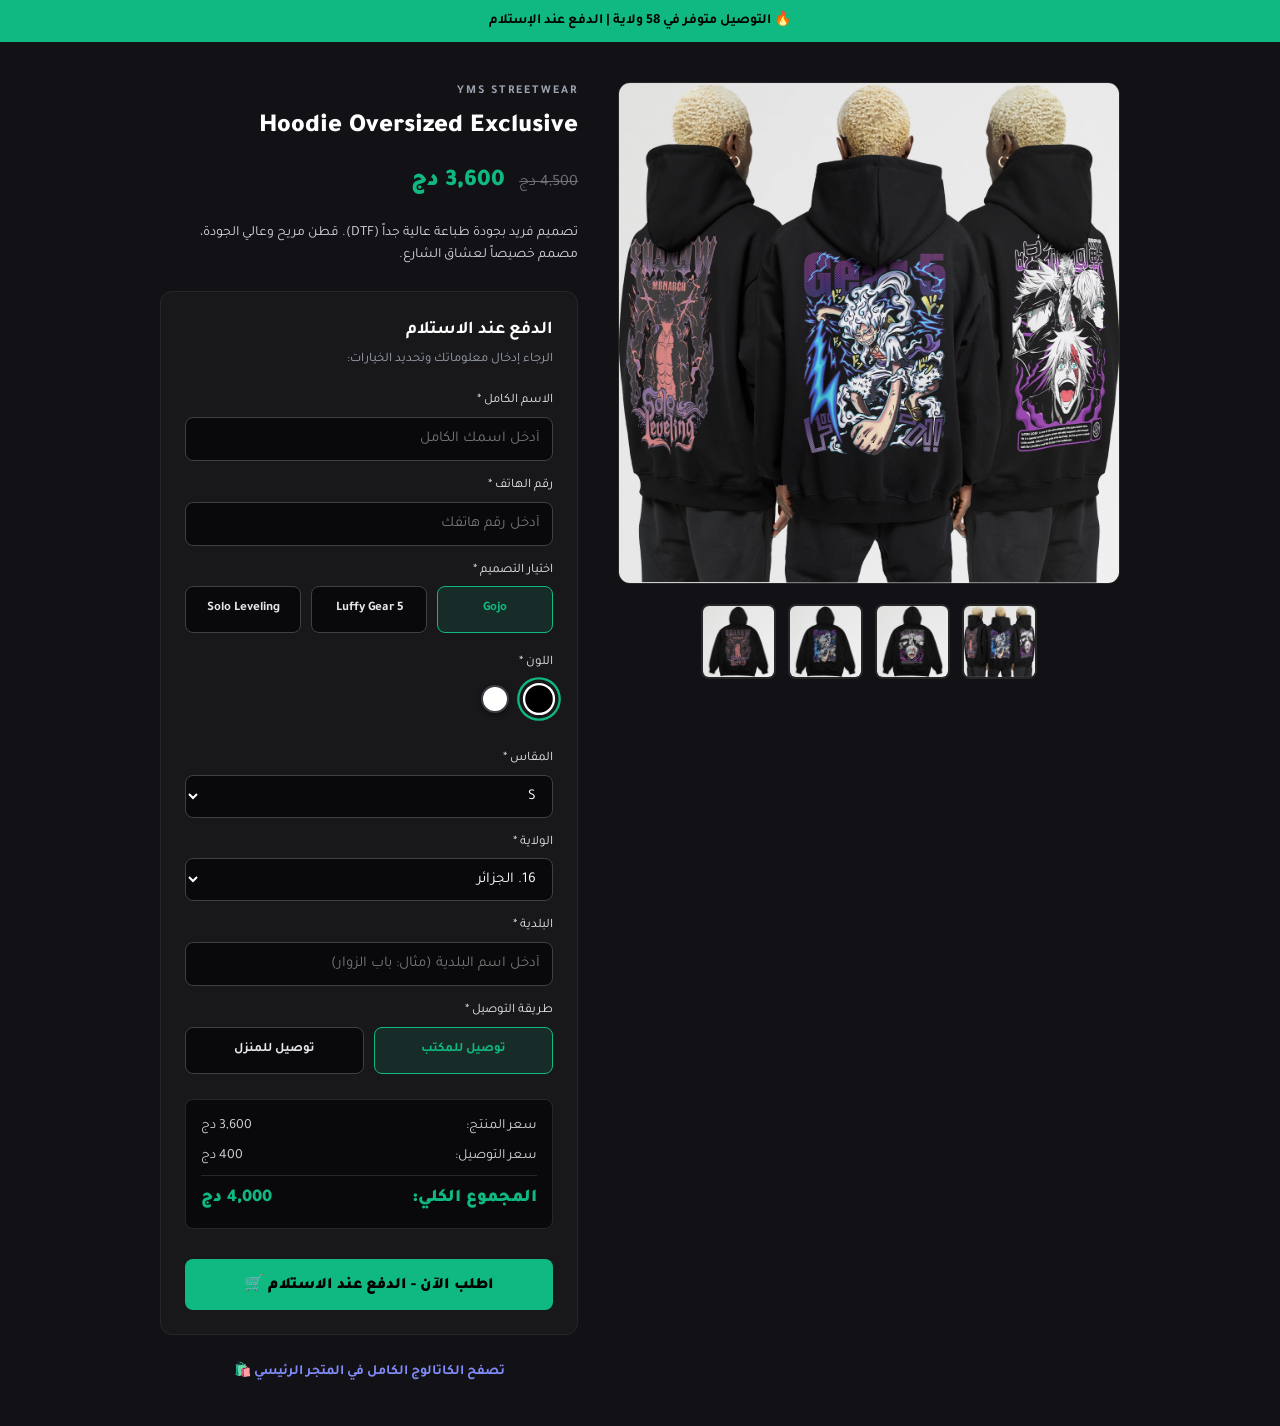
==== commit c7889965: "Update delivery options and price display in HTML" ====
--- a/index.html
+++ b/index.html
@@ -200,4 +200,82 @@
 
                     <!-- Baladia Field -->
                     <div class="input-group">
-                        <label>البلدية *</
+                        <label>البلدية *</label>
+                        <input type="text" name="baladia" required placeholder="أدخل اسم البلدية (مثال: باب الزوار)">
+                    </div>
+                    
+                    <!-- Delivery Type Options -->
+                    <div class="input-group">
+                        <label>طريقة التوصيل *</label>
+                        <div class="options-grid">
+                            <label class="radio-card">
+                                <input type="radio" name="delivery_type" value="توصيل للمكتب (Stop Desk)" checked onchange="updateShipping()"> 
+                                توصيل للمكتب
+                            </label>
+                            <label class="radio-card">
+                                <input type="radio" name="delivery_type" value="توصيل للمنزل (Home)" onchange="updateShipping()"> 
+                                توصيل للمنزل
+                            </label>
+                        </div>
+                    </div>
+
+                    <!-- Live Price Breakdown Box -->
+                    <div class="price-breakdown">
+                        <div class="line-item"><span>سعر المنتج:</span> <span>3,600 دج</span></div>
+                        <div class="line-item"><span>سعر التوصيل:</span> <span id="shipping-display">400 دج</span></div>
+                        <div class="line-item total-item"><span>المجموع الكلي:</span> <span id="total-display">4,000 دج</span></div>
+                    </div>
+
+                    <button type="submit" class="order-btn">اطلب الآن - الدفع عند الاستلام 🛒</button>
+                </form>
+            </div>
+
+            <!-- Footer link back to main store -->
+            <div class="store-redirect">
+                <a href="https://www.ymsdz.com" target="_blank">تصفح الكاتالوج الكامل في المتجر الرئيسي 🛍️</a>
+            </div>
+        </div>
+
+    </div>
+
+    <script>
+        function changeImage(filename) {
+            document.getElementById('active-img').src = filename;
+        }
+
+        function selectDesignAndImage(filename, radioId) {
+            document.getElementById('active-img').src = filename;
+            const radio = document.getElementById(radioId);
+            if (radio) {
+                radio.checked = true;
+            }
+        }
+
+        function updateShipping() {
+            const productPrice = 3600;
+            const wilayaSelect = document.getElementById('wilaya-select');
+            const selectedOption = wilayaSelect.options[wilayaSelect.selectedIndex];
+            
+            const deliveryType = document.querySelector('input[name="delivery_type"]:checked').value;
+            let shippingPrice = 0;
+
+            if (deliveryType.includes('Home')) {
+                shippingPrice = parseInt(selectedOption.getAttribute('data-home'));
+            } else {
+                shippingPrice = parseInt(selectedOption.getAttribute('data-desk'));
+            }
+
+            const totalPrice = productPrice + shippingPrice;
+
+            const formattedShipping = shippingPrice.toLocaleString() + ' دج';
+            const formattedTotal = totalPrice.toLocaleString() + ' دج';
+
+            document.getElementById('shipping-display').innerText = formattedShipping;
+            document.getElementById('total-display').innerText = formattedTotal;
+
+            document.getElementById('hidden-shipping').value = formattedShipping;
+            document.getElementById('hidden-total').value = formattedTotal;
+        }
+    </script>
+</body>
+</html>
